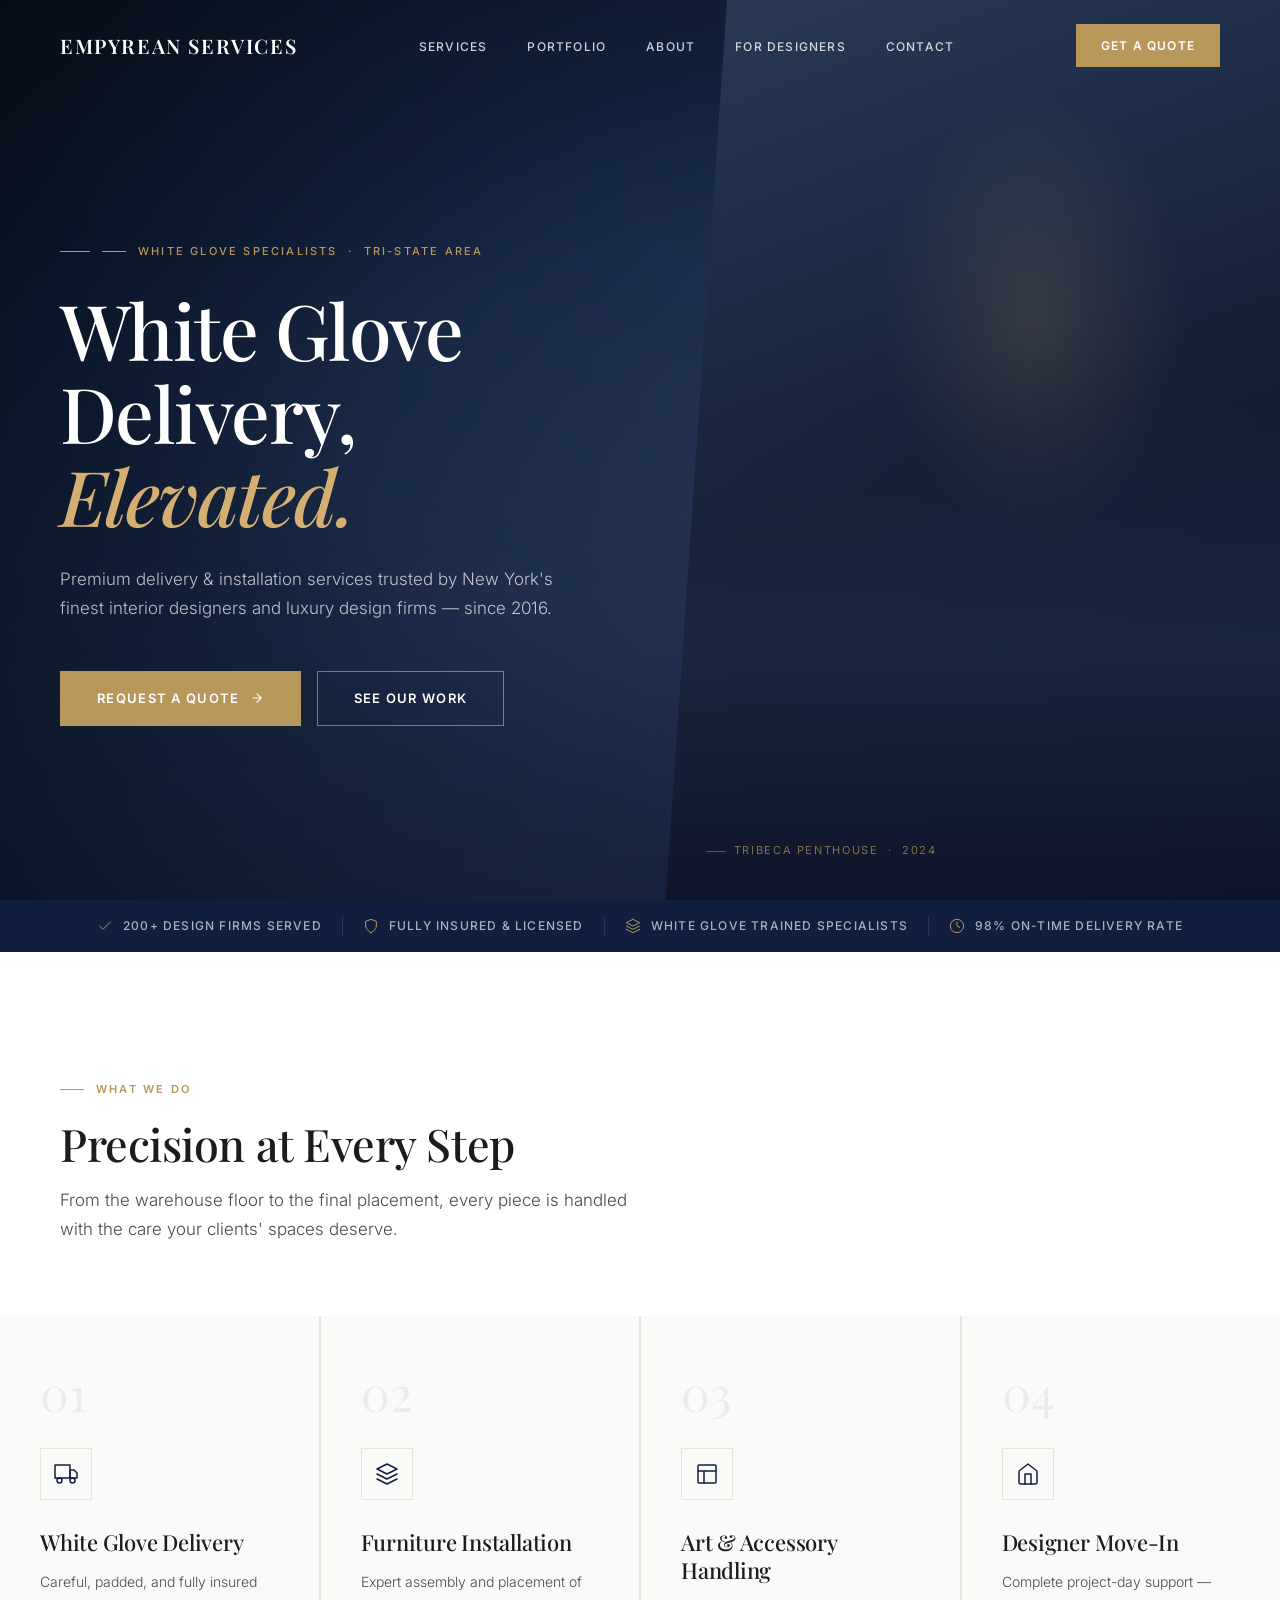
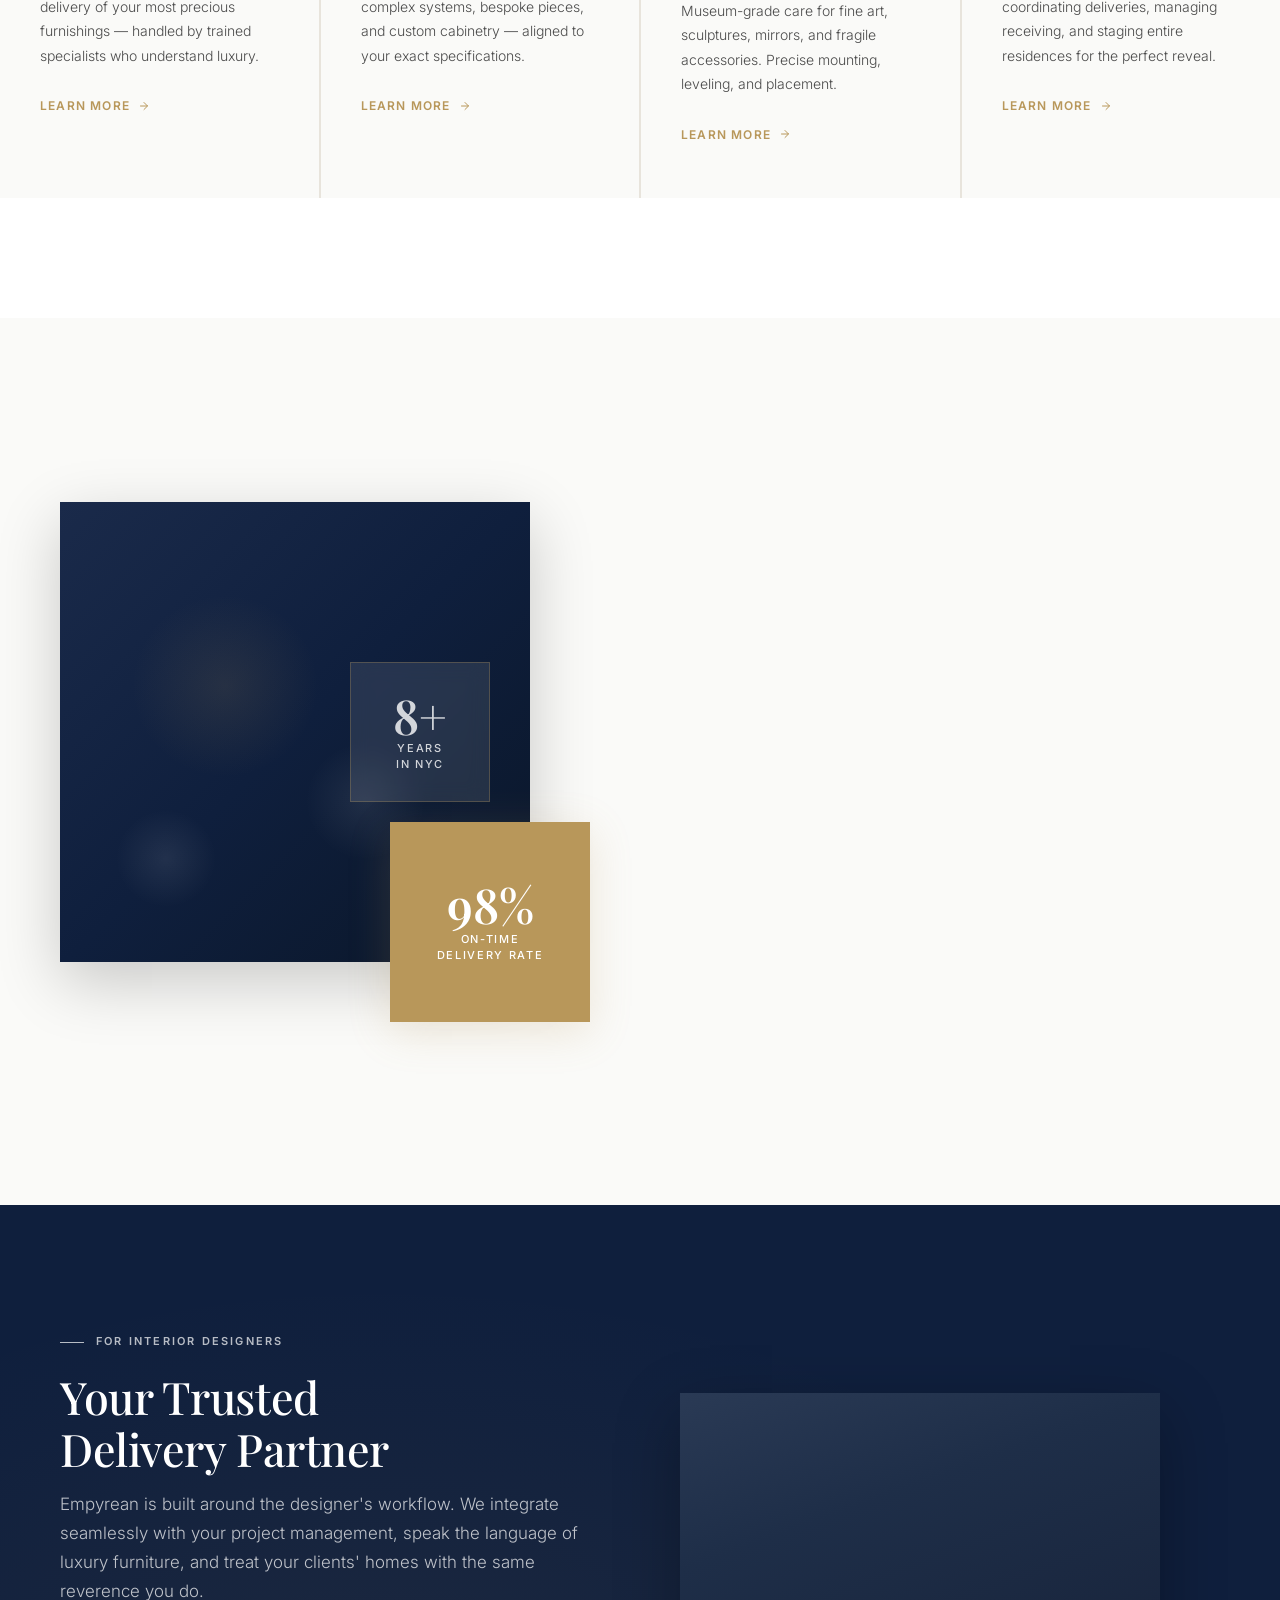
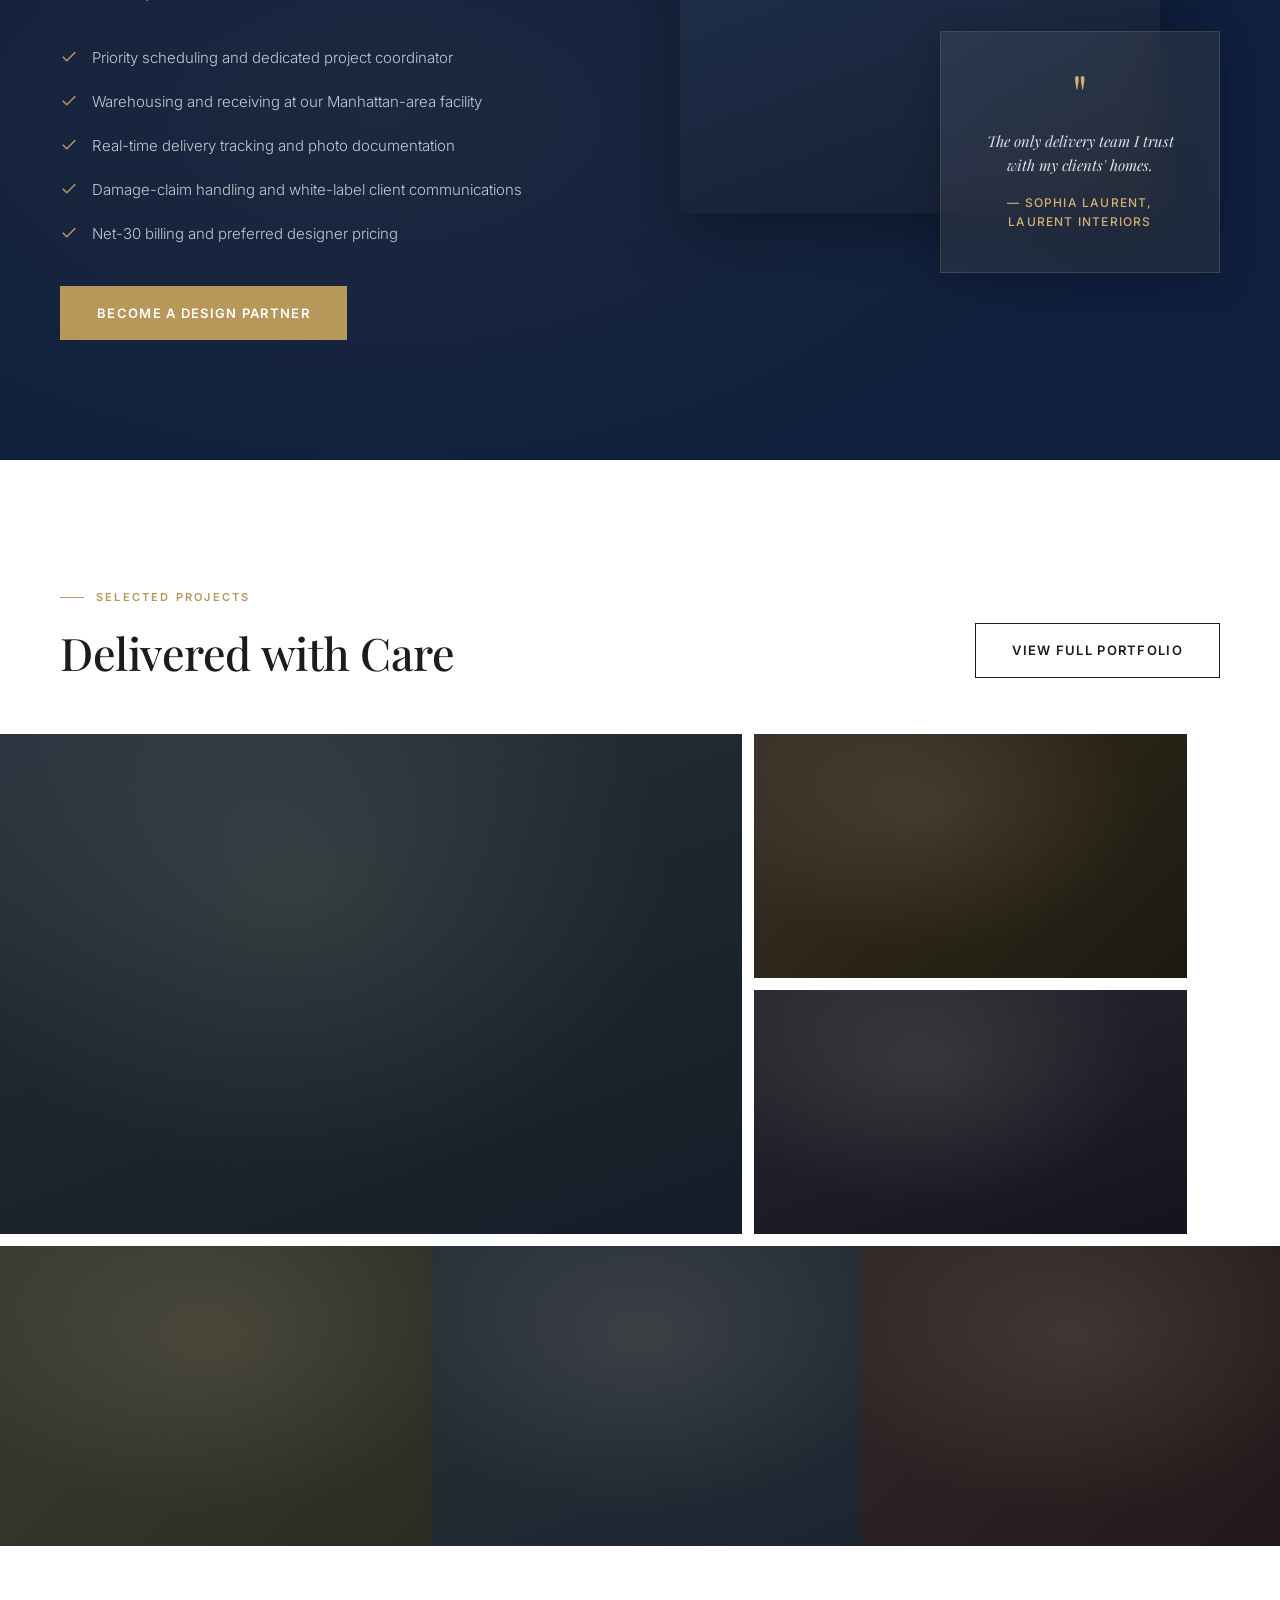
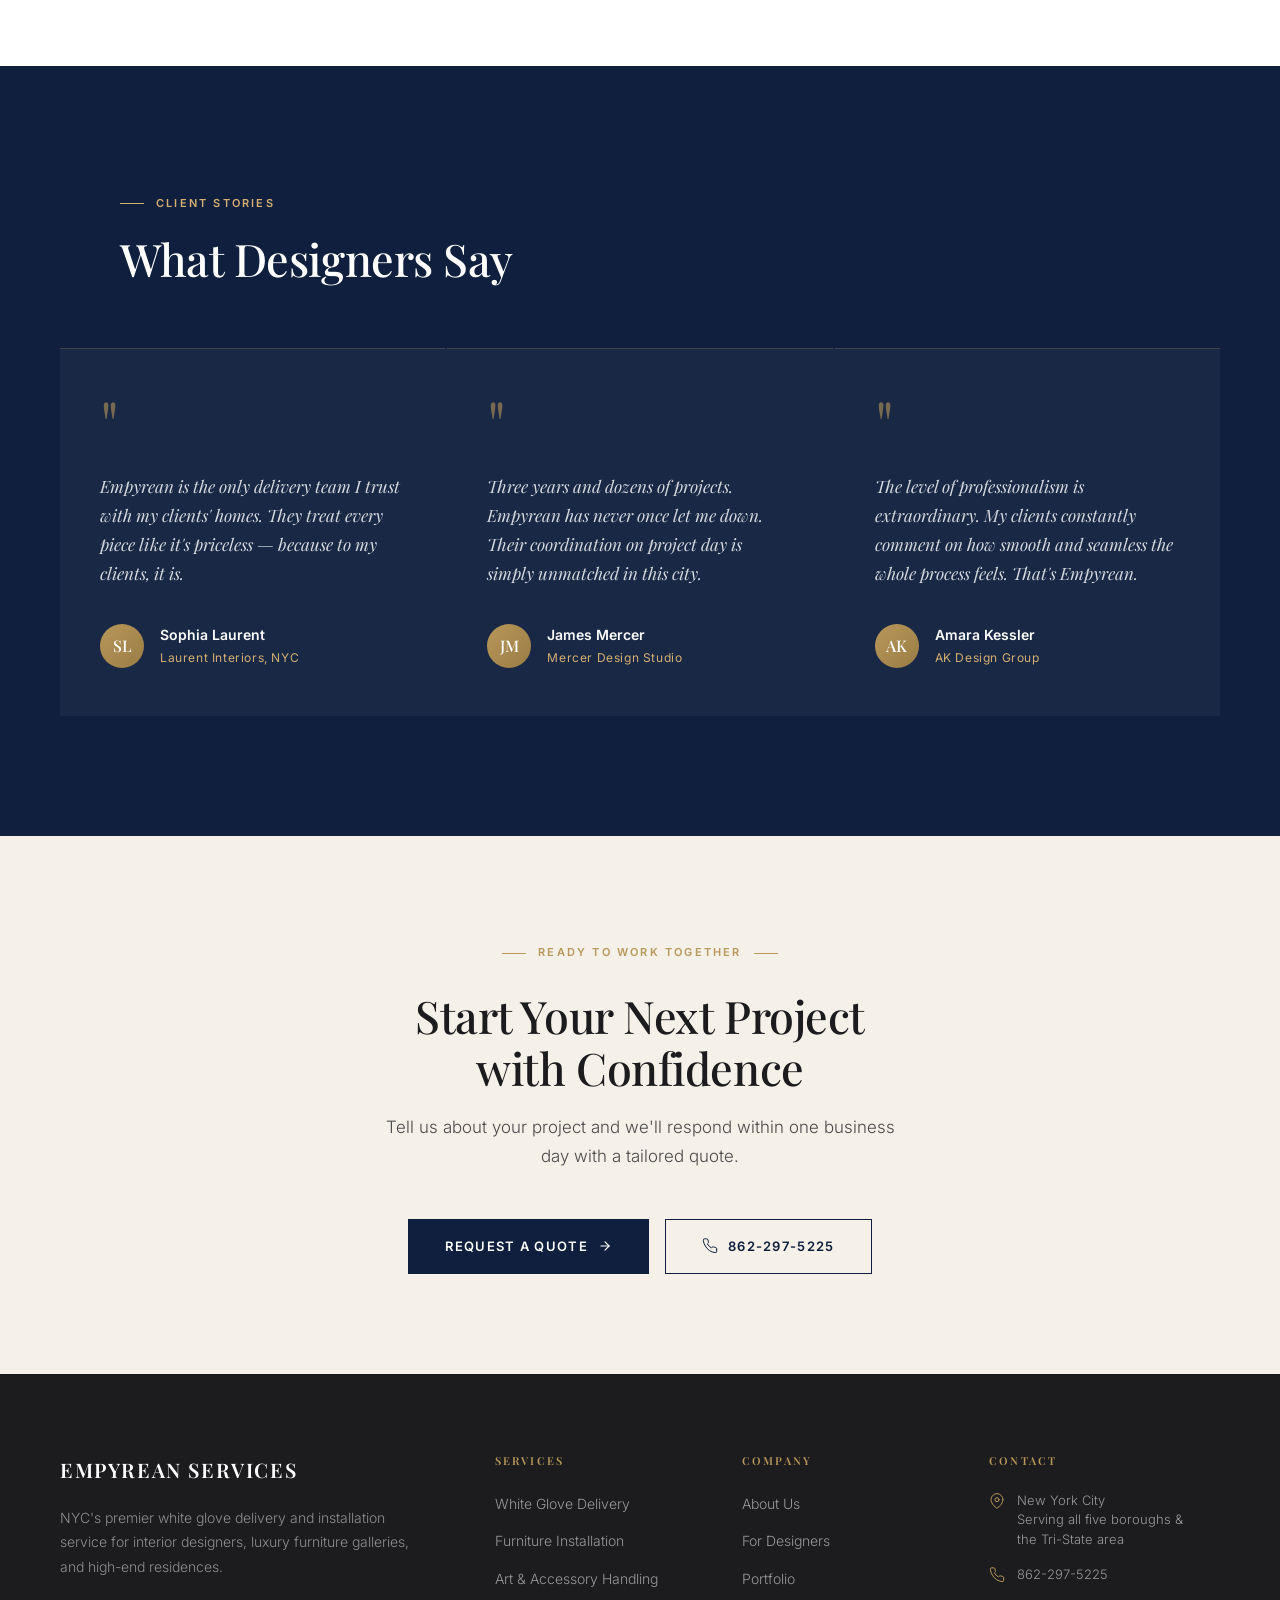
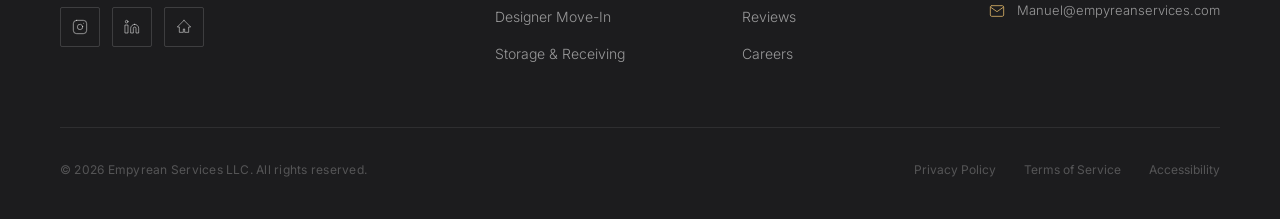
==== index.html @ 68eea904 "Update phone number and hero eyebrow text - Phone: (212) 555-1234 → 862-297-5225 - Hero eyebrow: New" ====
<!DOCTYPE html>
<html lang="en">
<head>
  <meta charset="UTF-8" />
  <meta name="viewport" content="width=device-width, initial-scale=1.0" />
  <title>Empyrean Services — White Glove Delivery &amp; Installation, NYC</title>
  <meta name="description" content="Premium white glove delivery and furniture installation services trusted by New York City's finest interior designers and luxury design firms." />
  <link rel="preconnect" href="https://fonts.googleapis.com" />
  <link rel="preconnect" href="https://fonts.gstatic.com" crossorigin />
  <link href="https://fonts.googleapis.com/css2?family=Playfair+Display:ital,wght@0,400;0,500;0,600;0,700;1,400;1,500;1,600&family=Inter:wght@300;400;500;600&display=swap" rel="stylesheet" />
  <link rel="stylesheet" href="css/styles.css" />
</head>
<body>

  <!-- ============================================================
       NAVIGATION
  ============================================================ -->
  <nav id="navbar" role="navigation" aria-label="Main navigation">
    <a href="#home" class="nav-logo" aria-label="Empyrean Services — Home">EMPYREAN SERVICES</a>
    <ul class="nav-links" role="list">
      <li><a href="#services">Services</a></li>
      <li><a href="#portfolio">Portfolio</a></li>
      <li><a href="#about">About</a></li>
      <li><a href="#designers">For Designers</a></li>
      <li><a href="#contact">Contact</a></li>
    </ul>
    <a href="#quote" class="btn-quote">Get a Quote</a>
    <button class="nav-hamburger" id="navHamburger" aria-label="Open menu" aria-expanded="false">
      <span></span><span></span><span></span>
    </button>
  </nav>

  <!-- ============================================================
       HERO
  ============================================================ -->
  <section class="hero" id="home" aria-label="Hero">
    <div class="hero-bg" aria-hidden="true">
      <div class="hero-bg-layer hero-bg-base"></div>
      <div class="hero-bg-layer hero-bg-glow"></div>
      <div class="hero-bg-layer hero-bg-room"></div>
      <div class="hero-bg-layer hero-bg-light"></div>
      <div class="hero-bg-layer hero-bg-vignette"></div>
    </div>

    <!-- Decorative right panel — simulates editorial interior photo -->
    <aside class="hero-photo-panel" aria-hidden="true">
      <div class="hero-photo-inner">
        <div class="hero-photo-room-light"></div>
        <div class="hero-photo-furniture"></div>
      </div>
      <div class="hero-photo-caption">
        <span class="caption-line"></span>
        Tribeca Penthouse &nbsp;·&nbsp; 2024
      </div>
    </aside>

    <div class="hero-content">
      <p class="hero-eyebrow">
        <span class="eyebrow-line"></span>
        White Glove Specialists &nbsp;·&nbsp; Tri-State Area
      </p>
      <h1 class="hero-headline">
        White Glove<br />
        Delivery,<br />
        <em>Elevated.</em>
      </h1>
      <p class="hero-sub">
        Premium delivery &amp; installation services trusted by New York's finest
        interior designers and luxury design firms — since 2016.
      </p>
      <div class="hero-ctas">
        <a href="#quote" class="btn btn-gold">
          Request a Quote
          <svg class="btn-arrow" viewBox="0 0 24 24" aria-hidden="true"><line x1="5" y1="12" x2="19" y2="12"/><polyline points="12 5 19 12 12 19"/></svg>
        </a>
        <a href="#portfolio" class="btn btn-ghost">See Our Work</a>
      </div>
    </div>
  </section>

  <!-- ============================================================
       TRUST BAR
  ============================================================ -->
  <div class="trust-bar" role="complementary" aria-label="Trust indicators">
    <div class="trust-bar-inner">
      <div class="trust-item">
        <svg class="trust-icon" viewBox="0 0 24 24" aria-hidden="true"><polyline points="20 6 9 17 4 12"/></svg>
        <span>200+ Design Firms Served</span>
      </div>
      <div class="trust-sep" aria-hidden="true"></div>
      <div class="trust-item">
        <svg class="trust-icon" viewBox="0 0 24 24" aria-hidden="true"><path d="M12 22s8-4 8-10V5l-8-3-8 3v7c0 6 8 10 8 10z"/></svg>
        <span>Fully Insured &amp; Licensed</span>
      </div>
      <div class="trust-sep" aria-hidden="true"></div>
      <div class="trust-item">
        <svg class="trust-icon" viewBox="0 0 24 24" aria-hidden="true"><path d="M12 2L2 7l10 5 10-5-10-5z"/><path d="M2 17l10 5 10-5"/><path d="M2 12l10 5 10-5"/></svg>
        <span>White Glove Trained Specialists</span>
      </div>
      <div class="trust-sep" aria-hidden="true"></div>
      <div class="trust-item">
        <svg class="trust-icon" viewBox="0 0 24 24" aria-hidden="true"><circle cx="12" cy="12" r="10"/><polyline points="12 6 12 12 16 14"/></svg>
        <span>98% On-Time Delivery Rate</span>
      </div>
    </div>
  </div>

  <!-- ============================================================
       SERVICES
  ============================================================ -->
  <section class="section services" id="services">
    <div class="container">
      <header class="section-header">
        <p class="eyebrow"><span class="eyebrow-line"></span>What We Do</p>
        <h2 class="section-title">Precision at Every Step</h2>
        <p class="section-sub">
          From the warehouse floor to the final placement, every piece is handled
          with the care your clients' spaces deserve.
        </p>
      </header>
    </div>

    <div class="services-grid">
      <!-- 01 -->
      <article class="service-card" data-delay="0">
        <div class="service-card-inner">
          <div class="service-num" aria-hidden="true">01</div>
          <div class="service-icon-wrap" aria-hidden="true">
            <svg class="service-icon" viewBox="0 0 24 24"><rect x="1" y="3" width="15" height="13"/><polygon points="16 8 20 8 23 11 23 16 16 16 16 8"/><circle cx="5.5" cy="18.5" r="2.5"/><circle cx="18.5" cy="18.5" r="2.5"/></svg>
          </div>
          <h3 class="service-title">White Glove Delivery</h3>
          <p class="service-desc">
            Careful, padded, and fully insured delivery of your most precious
            furnishings — handled by trained specialists who understand luxury.
          </p>
          <a href="#quote" class="service-link" aria-label="Learn more about White Glove Delivery">
            Learn More
            <svg viewBox="0 0 24 24" aria-hidden="true"><line x1="5" y1="12" x2="19" y2="12"/><polyline points="12 5 19 12 12 19"/></svg>
          </a>
        </div>
      </article>

      <!-- 02 -->
      <article class="service-card" data-delay="80">
        <div class="service-card-inner">
          <div class="service-num" aria-hidden="true">02</div>
          <div class="service-icon-wrap" aria-hidden="true">
            <svg class="service-icon" viewBox="0 0 24 24"><path d="M12 2L2 7l10 5 10-5-10-5z"/><path d="M2 17l10 5 10-5"/><path d="M2 12l10 5 10-5"/></svg>
          </div>
          <h3 class="service-title">Furniture Installation</h3>
          <p class="service-desc">
            Expert assembly and placement of complex systems, bespoke pieces,
            and custom cabinetry — aligned to your exact specifications.
          </p>
          <a href="#quote" class="service-link" aria-label="Learn more about Furniture Installation">
            Learn More
            <svg viewBox="0 0 24 24" aria-hidden="true"><line x1="5" y1="12" x2="19" y2="12"/><polyline points="12 5 19 12 12 19"/></svg>
          </a>
        </div>
      </article>

      <!-- 03 -->
      <article class="service-card" data-delay="160">
        <div class="service-card-inner">
          <div class="service-num" aria-hidden="true">03</div>
          <div class="service-icon-wrap" aria-hidden="true">
            <svg class="service-icon" viewBox="0 0 24 24"><rect x="3" y="3" width="18" height="18" rx="1"/><path d="M3 9h18M9 21V9"/></svg>
          </div>
          <h3 class="service-title">Art &amp; Accessory Handling</h3>
          <p class="service-desc">
            Museum-grade care for fine art, sculptures, mirrors, and fragile
            accessories. Precise mounting, leveling, and placement.
          </p>
          <a href="#quote" class="service-link" aria-label="Learn more about Art and Accessory Handling">
            Learn More
            <svg viewBox="0 0 24 24" aria-hidden="true"><line x1="5" y1="12" x2="19" y2="12"/><polyline points="12 5 19 12 12 19"/></svg>
          </a>
        </div>
      </article>

      <!-- 04 -->
      <article class="service-card" data-delay="240">
        <div class="service-card-inner">
          <div class="service-num" aria-hidden="true">04</div>
          <div class="service-icon-wrap" aria-hidden="true">
            <svg class="service-icon" viewBox="0 0 24 24"><path d="M3 9l9-7 9 7v11a2 2 0 0 1-2 2H5a2 2 0 0 1-2-2z"/><polyline points="9 22 9 12 15 12 15 22"/></svg>
          </div>
          <h3 class="service-title">Designer Move-In</h3>
          <p class="service-desc">
            Complete project-day support — coordinating deliveries, managing
            receiving, and staging entire residences for the perfect reveal.
          </p>
          <a href="#quote" class="service-link" aria-label="Learn more about Designer Move-In Services">
            Learn More
            <svg viewBox="0 0 24 24" aria-hidden="true"><line x1="5" y1="12" x2="19" y2="12"/><polyline points="12 5 19 12 12 19"/></svg>
          </a>
        </div>
      </article>
    </div>
  </section>

  <!-- ============================================================
       WHY EMPYREAN SERVICES
  ============================================================ -->
  <section class="section why-section" id="about">
    <div class="container why-layout">

      <!-- Left — visual column -->
      <div class="why-visual" aria-hidden="true">
        <div class="why-photo-main">
          <div class="why-photo-light"></div>
          <div class="why-photo-detail why-photo-detail-a"></div>
          <div class="why-photo-detail why-photo-detail-b"></div>
        </div>
        <div class="why-stat-box">
          <div class="why-stat-num">98%</div>
          <div class="why-stat-lbl">On-Time<br />Delivery Rate</div>
        </div>
        <div class="why-stat-box-2">
          <div class="why-stat-num">8+</div>
          <div class="why-stat-lbl">Years<br />in NYC</div>
        </div>
      </div>

      <!-- Right — copy column -->
      <div class="why-copy reveal-group">
        <p class="eyebrow reveal-item"><span class="eyebrow-line"></span>Why Empyrean</p>
        <h2 class="section-title reveal-item">
          The Standard You<br />Expect. Delivered.
        </h2>
        <p class="section-sub reveal-item">
          We built Empyrean from the ground up to serve one client: the luxury
          interior designer who demands excellence and accepts nothing less.
        </p>

        <div class="benefits-grid reveal-item">
          <div class="benefit">
            <div class="benefit-icon-wrap" aria-hidden="true">
              <svg class="benefit-icon" viewBox="0 0 24 24"><polyline points="20 6 9 17 4 12"/></svg>
            </div>
            <div>
              <div class="benefit-title">On-Time, Every Time</div>
              <div class="benefit-desc">Precision scheduling that respects your project timeline and your clients' lives.</div>
            </div>
          </div>
          <div class="benefit">
            <div class="benefit-icon-wrap" aria-hidden="true">
              <svg class="benefit-icon" viewBox="0 0 24 24"><path d="M12 22s8-4 8-10V5l-8-3-8 3v7c0 6 8 10 8 10z"/></svg>
            </div>
            <div>
              <div class="benefit-title">Fully Insured</div>
              <div class="benefit-desc">Comprehensive coverage for every item we handle, from transit to final placement.</div>
            </div>
          </div>
          <div class="benefit">
            <div class="benefit-icon-wrap" aria-hidden="true">
              <svg class="benefit-icon" viewBox="0 0 24 24"><circle cx="12" cy="8" r="6"/><path d="M15.477 12.89L17 22l-5-3-5 3 1.523-9.11"/></svg>
            </div>
            <div>
              <div class="benefit-title">White Glove Trained</div>
              <div class="benefit-desc">Every specialist trained in luxury handling protocols and building etiquette.</div>
            </div>
          </div>
          <div class="benefit">
            <div class="benefit-icon-wrap" aria-hidden="true">
              <svg class="benefit-icon" viewBox="0 0 24 24"><path d="M21 10c0 7-9 13-9 13s-9-6-9-13a9 9 0 0 1 18 0z"/><circle cx="12" cy="10" r="3"/></svg>
            </div>
            <div>
              <div class="benefit-title">NYC Specialists</div>
              <div class="benefit-desc">Deep knowledge of Manhattan buildings, service elevators, and city logistics.</div>
            </div>
          </div>
          <div class="benefit">
            <div class="benefit-icon-wrap" aria-hidden="true">
              <svg class="benefit-icon" viewBox="0 0 24 24"><path d="M17 21v-2a4 4 0 0 0-4-4H5a4 4 0 0 0-4 4v2"/><circle cx="9" cy="7" r="4"/><path d="M23 21v-2a4 4 0 0 0-3-3.87"/><path d="M16 3.13a4 4 0 0 1 0 7.75"/></svg>
            </div>
            <div>
              <div class="benefit-title">Dedicated Team</div>
              <div class="benefit-desc">The same specialists from first delivery to final styling — no surprises.</div>
            </div>
          </div>
          <div class="benefit">
            <div class="benefit-icon-wrap" aria-hidden="true">
              <svg class="benefit-icon" viewBox="0 0 24 24"><path d="M22 16.92v3a2 2 0 0 1-2.18 2 19.79 19.79 0 0 1-8.63-3.07A19.5 19.5 0 0 1 4.99 12 19.79 19.79 0 0 1 1.95 3.4 2 2 0 0 1 3.92 1.22h3a2 2 0 0 1 2 1.72c.127.96.361 1.903.7 2.81a2 2 0 0 1-.45 2.11L8.09 8.91a16 16 0 0 0 6 6l1.06-1.06a2 2 0 0 1 2.11-.45c.907.339 1.85.573 2.81.7A2 2 0 0 1 22 16.92z"/></svg>
            </div>
            <div>
              <div class="benefit-title">Always Reachable</div>
              <div class="benefit-desc">A direct line to your project coordinator — before, during, and after.</div>
            </div>
          </div>
        </div>
      </div>
    </div>
  </section>

  <!-- ============================================================
       FOR DESIGNERS
  ============================================================ -->
  <section class="section designers-section" id="designers">
    <div class="designers-bg" aria-hidden="true"></div>
    <div class="container designers-layout">
      <div class="designers-copy">
        <p class="eyebrow eyebrow-light"><span class="eyebrow-line"></span>For Interior Designers</p>
        <h2 class="section-title title-light">
          Your Trusted<br />Delivery Partner
        </h2>
        <p class="section-sub sub-light">
          Empyrean is built around the designer's workflow. We integrate
          seamlessly with your project management, speak the language of
          luxury furniture, and treat your clients' homes with the same
          reverence you do.
        </p>
        <ul class="designers-list">
          <li>
            <svg viewBox="0 0 24 24" aria-hidden="true"><polyline points="20 6 9 17 4 12"/></svg>
            Priority scheduling and dedicated project coordinator
          </li>
          <li>
            <svg viewBox="0 0 24 24" aria-hidden="true"><polyline points="20 6 9 17 4 12"/></svg>
            Warehousing and receiving at our Manhattan-area facility
          </li>
          <li>
            <svg viewBox="0 0 24 24" aria-hidden="true"><polyline points="20 6 9 17 4 12"/></svg>
            Real-time delivery tracking and photo documentation
          </li>
          <li>
            <svg viewBox="0 0 24 24" aria-hidden="true"><polyline points="20 6 9 17 4 12"/></svg>
            Damage-claim handling and white-label client communications
          </li>
          <li>
            <svg viewBox="0 0 24 24" aria-hidden="true"><polyline points="20 6 9 17 4 12"/></svg>
            Net-30 billing and preferred designer pricing
          </li>
        </ul>
        <a href="#quote" class="btn btn-gold">Become a Design Partner</a>
      </div>
      <div class="designers-visual" aria-hidden="true">
        <div class="designers-photo-wrap">
          <div class="designers-photo-main"></div>
          <div class="designers-photo-accent">
            <div class="designers-quote-mark">"</div>
            <p class="designers-quote-text">
              The only delivery team I trust with my clients' homes.
            </p>
            <div class="designers-quote-author">— Sophia Laurent, Laurent Interiors</div>
          </div>
        </div>
      </div>
    </div>
  </section>

  <!-- ============================================================
       PORTFOLIO
  ============================================================ -->
  <section class="section portfolio-section" id="portfolio">
    <div class="container portfolio-header">
      <div>
        <p class="eyebrow"><span class="eyebrow-line"></span>Selected Projects</p>
        <h2 class="section-title">Delivered with Care</h2>
      </div>
      <a href="#contact" class="btn btn-outline-dark">View Full Portfolio</a>
    </div>

    <div class="portfolio-grid" role="list">
      <article class="portfolio-item pi-large" role="listitem">
        <div class="pi-photo pi-photo-1" aria-hidden="true">
          <div class="pi-photo-light"></div>
        </div>
        <div class="pi-overlay">
          <div class="pi-info">
            <div class="pi-project">Tribeca Penthouse</div>
            <div class="pi-detail">Full Furnishing Install &nbsp;·&nbsp; 2024</div>
          </div>
        </div>
      </article>

      <article class="portfolio-item pi-tall" role="listitem">
        <div class="pi-photo pi-photo-2" aria-hidden="true">
          <div class="pi-photo-light"></div>
        </div>
        <div class="pi-overlay">
          <div class="pi-info">
            <div class="pi-project">Upper East Side Townhouse</div>
            <div class="pi-detail">Art &amp; Accessories &nbsp;·&nbsp; 2024</div>
          </div>
        </div>
      </article>

      <article class="portfolio-item" role="listitem">
        <div class="pi-photo pi-photo-3" aria-hidden="true">
          <div class="pi-photo-light"></div>
        </div>
        <div class="pi-overlay">
          <div class="pi-info">
            <div class="pi-project">West Village Loft</div>
            <div class="pi-detail">Designer Move-In &nbsp;·&nbsp; 2023</div>
          </div>
        </div>
      </article>

      <article class="portfolio-item" role="listitem">
        <div class="pi-photo pi-photo-4" aria-hidden="true">
          <div class="pi-photo-light"></div>
        </div>
        <div class="pi-overlay">
          <div class="pi-info">
            <div class="pi-project">Park Slope Residence</div>
            <div class="pi-detail">Furniture Install &nbsp;·&nbsp; 2023</div>
          </div>
        </div>
      </article>

      <article class="portfolio-item" role="listitem">
        <div class="pi-photo pi-photo-5" aria-hidden="true">
          <div class="pi-photo-light"></div>
        </div>
        <div class="pi-overlay">
          <div class="pi-info">
            <div class="pi-project">SoHo Gallery Apartment</div>
            <div class="pi-detail">White Glove Delivery &nbsp;·&nbsp; 2024</div>
          </div>
        </div>
      </article>

      <article class="portfolio-item" role="listitem">
        <div class="pi-photo pi-photo-6" aria-hidden="true">
          <div class="pi-photo-light"></div>
        </div>
        <div class="pi-overlay">
          <div class="pi-info">
            <div class="pi-project">Chelsea Duplex</div>
            <div class="pi-detail">Full Project Day &nbsp;·&nbsp; 2023</div>
          </div>
        </div>
      </article>
    </div>
  </section>

  <!-- ============================================================
       TESTIMONIALS
  ============================================================ -->
  <section class="testimonials-section" id="testimonials" aria-label="Client testimonials">
    <div class="container">
      <p class="eyebrow eyebrow-gold"><span class="eyebrow-line"></span>Client Stories</p>
      <h2 class="section-title title-light">What Designers Say</h2>
    </div>

    <div class="testimonials-grid">
      <blockquote class="testimonial-card" data-delay="0">
        <div class="quote-mark" aria-hidden="true">"</div>
        <p class="testimonial-text">
          Empyrean is the only delivery team I trust with my clients' homes.
          They treat every piece like it's priceless — because to my clients,
          it is.
        </p>
        <footer class="testimonial-footer">
          <div class="author-avatar" aria-hidden="true">SL</div>
          <div>
            <div class="author-name">Sophia Laurent</div>
            <div class="author-studio">Laurent Interiors, NYC</div>
          </div>
        </footer>
      </blockquote>

      <blockquote class="testimonial-card" data-delay="80">
        <div class="quote-mark" aria-hidden="true">"</div>
        <p class="testimonial-text">
          Three years and dozens of projects. Empyrean has never once let me
          down. Their coordination on project day is simply unmatched in this
          city.
        </p>
        <footer class="testimonial-footer">
          <div class="author-avatar" aria-hidden="true">JM</div>
          <div>
            <div class="author-name">James Mercer</div>
            <div class="author-studio">Mercer Design Studio</div>
          </div>
        </footer>
      </blockquote>

      <blockquote class="testimonial-card" data-delay="160">
        <div class="quote-mark" aria-hidden="true">"</div>
        <p class="testimonial-text">
          The level of professionalism is extraordinary. My clients constantly
          comment on how smooth and seamless the whole process feels. That's
          Empyrean.
        </p>
        <footer class="testimonial-footer">
          <div class="author-avatar" aria-hidden="true">AK</div>
          <div>
            <div class="author-name">Amara Kessler</div>
            <div class="author-studio">AK Design Group</div>
          </div>
        </footer>
      </blockquote>
    </div>
  </section>

  <!-- ============================================================
       CTA BAND
  ============================================================ -->
  <section class="cta-band" id="quote" aria-label="Call to action">
    <div class="container cta-inner">
      <p class="eyebrow eyebrow-centered"><span class="eyebrow-line"></span>Ready to Work Together<span class="eyebrow-line"></span></p>
      <h2 class="section-title cta-title">
        Start Your Next Project<br />with Confidence
      </h2>
      <p class="section-sub cta-sub">
        Tell us about your project and we'll respond within one business day
        with a tailored quote.
      </p>
      <div class="cta-btns">
        <a href="#contact" class="btn btn-navy">
          Request a Quote
          <svg class="btn-arrow" viewBox="0 0 24 24" aria-hidden="true"><line x1="5" y1="12" x2="19" y2="12"/><polyline points="12 5 19 12 12 19"/></svg>
        </a>
        <a href="tel:+18622975225" class="btn btn-outline-navy">
          <svg class="btn-icon" viewBox="0 0 24 24" aria-hidden="true"><path d="M22 16.92v3a2 2 0 0 1-2.18 2 19.79 19.79 0 0 1-8.63-3.07A19.5 19.5 0 0 1 4.99 12 19.79 19.79 0 0 1 1.95 3.4 2 2 0 0 1 3.92 1.22h3a2 2 0 0 1 2 1.72c.127.96.361 1.903.7 2.81a2 2 0 0 1-.45 2.11L8.09 8.91a16 16 0 0 0 6 6l1.06-1.06a2 2 0 0 1 2.11-.45c.907.339 1.85.573 2.81.7A2 2 0 0 1 22 16.92z"/></svg>
          862-297-5225
        </a>
      </div>
    </div>
  </section>

  <!-- ============================================================
       FOOTER
  ============================================================ -->
  <footer class="site-footer" id="contact" role="contentinfo">
    <div class="footer-top">
      <div class="footer-brand">
        <a href="#home" class="nav-logo footer-logo" aria-label="Empyrean Services">EMPYREAN SERVICES</a>
        <p class="footer-desc">
          NYC's premier white glove delivery and installation service for
          interior designers, luxury furniture galleries, and high-end
          residences.
        </p>
        <div class="footer-social" aria-label="Social media links">
          <a href="#" class="social-btn" aria-label="Follow us on Instagram">
            <svg viewBox="0 0 24 24" aria-hidden="true"><rect x="2" y="2" width="20" height="20" rx="5"/><path d="M16 11.37A4 4 0 1 1 12.63 8 4 4 0 0 1 16 11.37z"/><line x1="17.5" y1="6.5" x2="17.51" y2="6.5"/></svg>
          </a>
          <a href="#" class="social-btn" aria-label="Follow us on LinkedIn">
            <svg viewBox="0 0 24 24" aria-hidden="true"><path d="M16 8a6 6 0 0 1 6 6v7h-4v-7a2 2 0 0 0-2-2 2 2 0 0 0-2 2v7h-4v-7a6 6 0 0 1 6-6z"/><rect x="2" y="9" width="4" height="12"/><circle cx="4" cy="4" r="2"/></svg>
          </a>
          <a href="#" class="social-btn" aria-label="View our Houzz profile">
            <svg viewBox="0 0 24 24" aria-hidden="true"><path d="M12 2L2 12h3v8h6v-5h2v5h6v-8h3L12 2z"/></svg>
          </a>
        </div>
      </div>

      <div class="footer-col">
        <h3 class="footer-col-title">Services</h3>
        <ul class="footer-links" role="list">
          <li><a href="#services">White Glove Delivery</a></li>
          <li><a href="#services">Furniture Installation</a></li>
          <li><a href="#services">Art &amp; Accessory Handling</a></li>
          <li><a href="#services">Designer Move-In</a></li>
          <li><a href="#contact">Storage &amp; Receiving</a></li>
        </ul>
      </div>

      <div class="footer-col">
        <h3 class="footer-col-title">Company</h3>
        <ul class="footer-links" role="list">
          <li><a href="#about">About Us</a></li>
          <li><a href="#designers">For Designers</a></li>
          <li><a href="#portfolio">Portfolio</a></li>
          <li><a href="#testimonials">Reviews</a></li>
          <li><a href="#contact">Careers</a></li>
        </ul>
      </div>

      <div class="footer-col">
        <h3 class="footer-col-title">Contact</h3>
        <address class="footer-address">
          <div class="footer-contact-row">
            <svg class="footer-contact-icon" viewBox="0 0 24 24" aria-hidden="true"><path d="M21 10c0 7-9 13-9 13s-9-6-9-13a9 9 0 0 1 18 0z"/><circle cx="12" cy="10" r="3"/></svg>
            <span>New York City<br />Serving all five boroughs &amp;<br />the Tri-State area</span>
          </div>
          <div class="footer-contact-row">
            <svg class="footer-contact-icon" viewBox="0 0 24 24" aria-hidden="true"><path d="M22 16.92v3a2 2 0 0 1-2.18 2 19.79 19.79 0 0 1-8.63-3.07A19.5 19.5 0 0 1 4.99 12 19.79 19.79 0 0 1 1.95 3.4 2 2 0 0 1 3.92 1.22h3a2 2 0 0 1 2 1.72c.127.96.361 1.903.7 2.81a2 2 0 0 1-.45 2.11L8.09 8.91a16 16 0 0 0 6 6l1.06-1.06a2 2 0 0 1 2.11-.45c.907.339 1.85.573 2.81.7A2 2 0 0 1 22 16.92z"/></svg>
            <a href="tel:+18622975225">862-297-5225</a>
          </div>
          <div class="footer-contact-row">
            <svg class="footer-contact-icon" viewBox="0 0 24 24" aria-hidden="true"><path d="M4 4h16c1.1 0 2 .9 2 2v12c0 1.1-.9 2-2 2H4c-1.1 0-2-.9-2-2V6c0-1.1.9-2 2-2z"/><polyline points="22,6 12,13 2,6"/></svg>
            <a href="mailto:Manuel@empyreanservices.com">Manuel@empyreanservices.com</a>
          </div>
        </address>
      </div>
    </div>

    <div class="footer-bottom">
      <p class="footer-copy">© 2026 Empyrean Services LLC. All rights reserved.</p>
      <nav class="footer-legal" aria-label="Legal links">
        <a href="#">Privacy Policy</a>
        <a href="#">Terms of Service</a>
        <a href="#">Accessibility</a>
      </nav>
    </div>
  </footer>

  <script src="js/main.js"></script>
</body>
</html>
---- css/styles.css ----
/* ============================================================
   EMPYREAN SERVICES — GLOBAL STYLES
   Minimalist Luxury Web Design
   ============================================================ */

:root {
  --white: #ffffff;
  --off-white: #fafaf8;
  --cream: #f5f0e8;
  --charcoal: #1c1c1e;
  --navy: #0f1f3d;
  --navy-mid: #1a3358;
  --gold: #b8975a;
  --gold-light: #d4af71;
  --gold-dark: #9a7c45;
  --text-primary: #1c1c1e;
  --text-secondary: #4a4a4a;
  --text-muted: #8a8a8a;
  --border-light: #e8e4dc;
  --ff-serif: "Playfair Display", Georgia, serif;
  --ff-sans: "Inter", -apple-system, BlinkMacSystemFont, "Segoe UI", sans-serif;
  --transition-smooth: 0.4s cubic-bezier(0.25, 0.46, 0.45, 0.94);
  --transition-fast: 0.2s ease;
}

* {
  margin: 0;
  padding: 0;
  box-sizing: border-box;
}

*::before,
*::after {
  box-sizing: inherit;
}

html {
  scroll-behavior: smooth;
  -webkit-font-smoothing: antialiased;
  -moz-osx-font-smoothing: grayscale;
  width: 100%;
  overflow-x: hidden;
}

body {
  font-family: var(--ff-sans);
  background: var(--off-white);
  color: var(--text-primary);
  line-height: 1.6;
  width: 100%;
  min-width: 320px;
  overflow-x: hidden;
  margin: 0;
  padding: 0;
}

/* ============================================================
   TYPOGRAPHY & UTILITIES
   ============================================================ */

h1, h2, h3, h4, h5, h6 {
  font-family: var(--ff-serif);
  font-weight: 500;
  line-height: 1.2;
  letter-spacing: -0.01em;
}

p {
  margin: 0;
}

a {
  color: inherit;
  text-decoration: none;
  transition: color var(--transition-fast);
}

button {
  border: none;
  background: none;
  cursor: pointer;
  font: inherit;
}

.container {
  width: 100%;
  max-width: 1280px;
  margin-left: auto;
  margin-right: auto;
  padding-left: 60px;
  padding-right: 60px;
  box-sizing: border-box;
}

@media (max-width: 1024px) {
  .container {
    padding-left: 40px;
    padding-right: 40px;
  }
}

@media (max-width: 768px) {
  .container {
    padding-left: 20px;
    padding-right: 20px;
  }
}

.section-header {
  margin-bottom: 72px;
}

.eyebrow {
  display: inline-flex;
  align-items: center;
  gap: 12px;
  font-size: 11px;
  font-weight: 600;
  letter-spacing: 0.2em;
  text-transform: uppercase;
  margin-bottom: 20px;
  color: var(--gold);
}

.eyebrow-line {
  display: block;
  width: 24px;
  height: 1px;
  background: var(--gold);
}

.eyebrow-light {
  color: rgba(255, 255, 255, 0.7);
}

.eyebrow-light .eyebrow-line {
  background: rgba(255, 255, 255, 0.7);
}

.eyebrow-gold {
  color: var(--gold-light);
}

.eyebrow-gold .eyebrow-line {
  background: var(--gold-light);
}

.eyebrow-centered {
  justify-content: center;
  margin-bottom: 28px;
  margin-left: auto;
  margin-right: auto;
  width: fit-content;
}

.section-title {
  font-size: clamp(36px, 3.5vw, 56px);
  font-weight: 500;
  line-height: 1.15;
  color: var(--charcoal);
}

.section-sub {
  font-size: 17px;
  font-weight: 300;
  line-height: 1.7;
  color: var(--text-secondary);
  margin-top: 16px;
  max-width: 600px;
}

.title-light {
  color: var(--white);
}

.sub-light {
  color: rgba(255, 255, 255, 0.72);
}

/* ============================================================
   BUTTONS
   ============================================================ */

.btn {
  display: inline-flex;
  align-items: center;
  justify-content: center;
  gap: 10px;
  padding: 16px 36px;
  font-size: 13px;
  font-weight: 600;
  letter-spacing: 0.1em;
  text-transform: uppercase;
  border: 1px solid transparent;
  transition: all var(--transition-fast);
  cursor: pointer;
  text-decoration: none;
}

.btn-gold {
  background: var(--gold);
  color: var(--white);
  border-color: var(--gold);
}

.btn-gold:hover {
  background: var(--gold-dark);
  border-color: var(--gold-dark);
  transform: translateY(-2px);
}

.btn-ghost {
  background: transparent;
  color: var(--white);
  border-color: rgba(255, 255, 255, 0.4);
}

.btn-ghost:hover {
  border-color: rgba(255, 255, 255, 0.8);
  background: rgba(255, 255, 255, 0.06);
}

.btn-navy {
  background: var(--navy);
  color: var(--white);
  border-color: var(--navy);
}

.btn-navy:hover {
  background: var(--navy-mid);
  border-color: var(--navy-mid);
  transform: translateY(-2px);
}

.btn-outline-navy {
  background: transparent;
  color: var(--navy);
  border-color: var(--navy);
}

.btn-outline-navy:hover {
  background: var(--navy);
  color: var(--white);
}

.btn-outline-dark {
  background: transparent;
  color: var(--charcoal);
  border-color: var(--charcoal);
}

.btn-outline-dark:hover {
  background: var(--charcoal);
  color: var(--white);
}

.btn-arrow {
  width: 14px;
  height: 14px;
  stroke: currentColor;
  fill: none;
  stroke-width: 2;
  stroke-linecap: round;
  stroke-linejoin: round;
}

.btn-icon {
  width: 16px;
  height: 16px;
  stroke: currentColor;
  fill: none;
  stroke-width: 1.5;
  stroke-linecap: round;
  stroke-linejoin: round;
}

/* ============================================================
   NAVIGATION
   ============================================================ */

#navbar {
  position: fixed;
  top: 0;
  left: 0;
  width: 100%;
  z-index: 1000;
  padding: 24px 60px;
  display: flex;
  align-items: center;
  justify-content: space-between;
  gap: 40px;
  background: transparent;
  transition: background var(--transition-smooth), backdrop-filter var(--transition-smooth);
  box-sizing: border-box;
}

@media (max-width: 1024px) {
  #navbar {
    padding: 20px 40px;
  }
}

@media (max-width: 768px) {
  #navbar {
    padding: 16px 20px;
  }
}

#navbar.scrolled {
  background: rgba(255, 255, 255, 0.95);
  backdrop-filter: blur(20px);
  box-shadow: 0 1px 3px rgba(0, 0, 0, 0.08);
  padding: 16px 60px;
}

.nav-logo {
  font-family: var(--ff-serif);
  font-size: 20px;
  font-weight: 600;
  letter-spacing: 0.08em;
  text-transform: uppercase;
  color: var(--white);
  white-space: nowrap;
  flex-shrink: 0;
  transition: color var(--transition-smooth);
}

#navbar.scrolled .nav-logo {
  color: var(--navy);
}

.nav-links {
  display: flex;
  list-style: none;
  gap: 40px;
  flex: 1;
  justify-content: center;
}

.nav-links a {
  font-size: 12px;
  font-weight: 500;
  letter-spacing: 0.1em;
  text-transform: uppercase;
  color: rgba(255, 255, 255, 0.8);
  transition: color var(--transition-fast);
}

#navbar.scrolled .nav-links a {
  color: var(--text-secondary);
}

.nav-links a:hover {
  color: var(--gold);
}

.btn-quote {
  padding: 11px 24px;
  background: var(--gold);
  color: var(--white);
  font-size: 12px;
  font-weight: 600;
  letter-spacing: 0.1em;
  text-transform: uppercase;
  border: 1px solid var(--gold);
  border-radius: 0;
  white-space: nowrap;
  flex-shrink: 0;
  transition: all var(--transition-fast);
}

.btn-quote:hover {
  background: var(--gold-dark);
  border-color: var(--gold-dark);
}

#navbar.scrolled .btn-quote {
  background: var(--navy);
  border-color: var(--navy);
}

#navbar.scrolled .btn-quote:hover {
  background: var(--navy-mid);
  border-color: var(--navy-mid);
}

.nav-hamburger {
  display: none;
  flex-direction: column;
  gap: 5px;
  width: 24px;
  height: 24px;
}

.nav-hamburger span {
  width: 100%;
  height: 2px;
  background: currentColor;
  border-radius: 1px;
  transition: all var(--transition-fast);
}

@media (max-width: 768px) {
  .nav-hamburger {
    display: flex;
    color: var(--white);
  }

  #navbar.scrolled .nav-hamburger {
    color: var(--navy);
  }

  .nav-links {
    display: none;
  }

  .nav-links li {
    border-bottom: 1px solid rgba(255, 255, 255, 0.1);
  }

  .nav-links a {
    display: block;
    padding: 16px 0;
    font-size: 14px;
  }

  .btn-quote {
    display: none;
  }

  #navbar {
    padding: 16px 20px;
  }

  #navbar.scrolled {
    padding: 12px 20px;
  }

  .nav-logo {
    font-size: 16px;
  }
}

/* ============================================================
   HERO
   ============================================================ */

.hero {
  position: relative;
  width: 100%;
  height: 100vh;
  min-height: 600px;
  max-height: 1200px;
  display: flex;
  align-items: center;
  justify-content: flex-start;
  padding: 120px 60px 60px;
  overflow: hidden;
  background: var(--navy);
  box-sizing: border-box;
}

@media (max-width: 1024px) {
  .hero {
    height: 85vh;
    min-height: 550px;
    padding: 100px 40px 60px;
  }
}

@media (max-width: 768px) {
  .hero {
    height: auto;
    min-height: 100vh;
    padding: 80px 20px 60px;
    justify-content: center;
  }
}

.hero-bg {
  position: absolute;
  inset: 0;
  z-index: 0;
}

.hero-bg-layer {
  position: absolute;
  inset: 0;
}

.hero-bg-base {
  background: linear-gradient(135deg, #0a1628 0%, #0f1f3d 40%, #1a2a4a 70%, #0e1e38 100%);
}

.hero-bg-glow {
  background: radial-gradient(ellipse at 70% 50%, rgba(184, 151, 90, 0.08) 0%, transparent 60%);
}

.hero-bg-light {
  background: radial-gradient(ellipse at 20% 80%, rgba(255, 255, 255, 0.03) 0%, transparent 50%);
}

.hero-bg-room {
  background: radial-gradient(ellipse at 80% 30%, rgba(50, 80, 120, 0.3) 0%, transparent 70%);
}

.hero-bg-vignette {
  background: radial-gradient(ellipse at 50% 50%, transparent 30%, rgba(0, 0, 0, 0.4) 100%);
}

.hero-photo-panel {
  position: absolute;
  right: 0;
  top: 0;
  bottom: 0;
  width: 48%;
  z-index: 1;
  display: flex;
  flex-direction: column;
  justify-content: flex-end;
  padding: 40px;
  clip-path: polygon(10% 0%, 100% 0%, 100% 100%, 0% 100%);
}

.hero-photo-inner {
  position: absolute;
  inset: 0;
  background: linear-gradient(160deg, #2a3a55 0%, #1e2e48 25%, #151f35 50%, #0d1a30 100%);
}

.hero-photo-room-light {
  position: absolute;
  top: 10%;
  right: 15%;
  width: 50%;
  height: 50%;
  background: radial-gradient(ellipse, rgba(212, 175, 113, 0.15) 0%, transparent 70%);
}

.hero-photo-furniture {
  position: absolute;
  bottom: 0;
  left: 0;
  right: 0;
  height: 55%;
  background: linear-gradient(to top, rgba(15, 20, 40, 0.9) 0%, rgba(30, 45, 70, 0.5) 50%, transparent 100%);
}

.hero-photo-caption {
  position: relative;
  z-index: 2;
  font-size: 11px;
  font-weight: 400;
  letter-spacing: 0.15em;
  text-transform: uppercase;
  color: rgba(184, 151, 90, 0.7);
  display: flex;
  align-items: center;
  gap: 8px;
}

.caption-line {
  display: block;
  width: 20px;
  height: 1px;
  background: rgba(184, 151, 90, 0.5);
}

.hero-content {
  position: relative;
  z-index: 2;
  max-width: 640px;
}

.hero-eyebrow {
  display: inline-flex;
  align-items: center;
  gap: 12px;
  margin-bottom: 28px;
  font-size: 11px;
  font-weight: 500;
  letter-spacing: 0.2em;
  text-transform: uppercase;
  color: var(--gold);
}

.hero-eyebrow::before {
  content: '';
  display: block;
  width: 30px;
  height: 1px;
  background: var(--gold);
}

.hero-headline {
  font-family: var(--ff-serif);
  font-size: clamp(48px, 6vw, 84px);
  font-weight: 500;
  line-height: 1.08;
  color: var(--white);
  margin-bottom: 28px;
  letter-spacing: -0.02em;
}

.hero-headline em {
  font-style: italic;
  color: var(--gold-light);
}

.hero-sub {
  font-size: 17px;
  font-weight: 300;
  line-height: 1.7;
  color: rgba(255, 255, 255, 0.72);
  margin-bottom: 48px;
  max-width: 520px;
}

.hero-ctas {
  display: flex;
  gap: 16px;
  flex-wrap: wrap;
}

.hero-scroll {
  position: absolute;
  bottom: 40px;
  left: 60px;
  display: flex;
  align-items: center;
  gap: 12px;
  color: rgba(255, 255, 255, 0.4);
  font-size: 11px;
  letter-spacing: 0.15em;
  text-transform: uppercase;
}

.scroll-track {
  width: 1px;
  height: 48px;
  background: rgba(255, 255, 255, 0.2);
  position: relative;
  overflow: hidden;
}

.scroll-thumb {
  position: absolute;
  top: 0;
  left: 0;
  width: 100%;
  height: 12px;
  background: rgba(255, 255, 255, 0.5);
  animation: scrollPulse 2s ease-in-out infinite;
}

@keyframes scrollPulse {
  0%, 100% {
    opacity: 0.4;
  }
  50% {
    opacity: 0.8;
  }
}

@media (max-width: 1024px) {
  .hero-photo-panel {
    width: 55%;
  }

  .hero-content {
    max-width: 520px;
  }
}

@media (max-width: 768px) {
  .hero-photo-panel {
    width: 100%;
    clip-path: none;
    opacity: 0.15;
    z-index: 0;
  }

  .hero-content {
    max-width: 100%;
    position: relative;
    z-index: 1;
    width: 100%;
  }

  .hero-headline {
    font-size: clamp(32px, 5vw, 48px);
  }

  .hero-sub {
    font-size: 15px;
  }
}

@media (max-width: 480px) {
  .hero-headline {
    font-size: clamp(28px, 5vw, 42px);
  }

  .hero-eyebrow {
    font-size: 10px;
  }

  .hero-ctas {
    flex-direction: column;
    width: 100%;
  }

  .btn {
    width: 100%;
    justify-content: center;
  }
}

/* ============================================================
   TRUST BAR
   ============================================================ */

.trust-bar {
  background: var(--navy);
  padding: 16px 20px;
  width: 100%;
  box-sizing: border-box;
}

.trust-bar-inner {
  max-width: 1280px;
  margin: 0 auto;
  display: flex;
  align-items: center;
  justify-content: center;
  gap: 20px;
  flex-wrap: wrap;
}

@media (max-width: 768px) {
  .trust-bar-inner {
    gap: 12px;
  }

  .trust-item {
    font-size: 11px;
  }

  .trust-sep {
    display: none;
  }
}

.trust-item {
  display: flex;
  align-items: center;
  gap: 10px;
  font-size: 12px;
  font-weight: 500;
  letter-spacing: 0.1em;
  text-transform: uppercase;
  color: rgba(255, 255, 255, 0.65);
}

.trust-icon {
  width: 16px;
  height: 16px;
  stroke: var(--gold);
  fill: none;
  stroke-width: 1.5;
  stroke-linecap: round;
  stroke-linejoin: round;
  flex-shrink: 0;
}

.trust-sep {
  width: 1px;
  height: 20px;
  background: rgba(255, 255, 255, 0.1);
}

/* ============================================================
   SECTIONS COMMON
   ============================================================ */

.section {
  padding: 120px 0;
  position: relative;
  width: 100%;
  box-sizing: border-box;
}

@media (max-width: 1024px) {
  .section {
    padding: 100px 0;
  }
}

@media (max-width: 768px) {
  .section {
    padding: 80px 0;
  }
}

@media (max-width: 480px) {
  .section {
    padding: 60px 0;
  }
}

/* ============================================================
   SERVICES
   ============================================================ */

.services {
  background: var(--white);
}

.services-grid {
  display: grid;
  grid-template-columns: repeat(4, 1fr);
  gap: 2px;
  background: var(--border-light);
  margin-top: 64px;
}

.service-card {
  background: var(--off-white);
  transition: all var(--transition-smooth);
  cursor: default;
  animation: fadeUp 0.7s ease backwards;
}

.service-card[data-delay] {
  animation-delay: calc(var(--delay, 0) * 1ms);
}

.service-card:hover {
  background: var(--navy);
}

.service-card-inner {
  padding: 52px 40px;
}

.service-card:hover .service-title,
.service-card:hover .service-desc {
  color: rgba(255, 255, 255, 0.9);
}

.service-card:hover .service-icon-wrap {
  border-color: rgba(184, 151, 90, 0.5);
}

.service-card:hover .service-icon {
  stroke: var(--gold-light);
}

.service-card:hover .service-num {
  color: rgba(184, 151, 90, 0.3);
}

.service-num {
  font-family: var(--ff-serif);
  font-size: 48px;
  font-weight: 400;
  color: rgba(0, 0, 0, 0.06);
  line-height: 1;
  margin-bottom: 32px;
  transition: color var(--transition-smooth);
}

.service-icon-wrap {
  width: 52px;
  height: 52px;
  border: 1px solid var(--border-light);
  display: flex;
  align-items: center;
  justify-content: center;
  margin-bottom: 28px;
  transition: border-color var(--transition-smooth);
}

.service-icon {
  width: 24px;
  height: 24px;
  stroke: var(--navy);
  fill: none;
  stroke-width: 1.5;
  stroke-linecap: round;
  stroke-linejoin: round;
  transition: stroke var(--transition-smooth);
}

.service-title {
  font-family: var(--ff-serif);
  font-size: 22px;
  font-weight: 500;
  color: var(--charcoal);
  margin-bottom: 14px;
  line-height: 1.3;
  transition: color var(--transition-smooth);
}

.service-desc {
  font-size: 14px;
  font-weight: 300;
  line-height: 1.75;
  color: var(--text-secondary);
  transition: color var(--transition-smooth);
}

.service-link {
  display: inline-flex;
  align-items: center;
  gap: 8px;
  margin-top: 28px;
  font-size: 12px;
  font-weight: 600;
  letter-spacing: 0.1em;
  text-transform: uppercase;
  color: var(--gold);
  text-decoration: none;
}

.service-link:hover {
  gap: 12px;
}

.service-link svg {
  width: 12px;
  height: 12px;
  stroke: currentColor;
  fill: none;
  stroke-width: 2;
  stroke-linecap: round;
  stroke-linejoin: round;
}

@media (max-width: 1024px) {
  .services-grid {
    grid-template-columns: repeat(2, 1fr);
  }
}

@media (max-width: 640px) {
  .services-grid {
    grid-template-columns: 1fr;
  }

  .service-card-inner {
    padding: 40px 20px;
  }
}

/* ============================================================
   WHY EMPYREAN
   ============================================================ */

.why-section {
  background: var(--off-white);
}

.why-layout {
  display: grid;
  grid-template-columns: 1fr 1fr;
  gap: 100px;
  align-items: center;
}

.why-visual {
  position: relative;
  height: 520px;
}

.why-photo-main {
  position: absolute;
  top: 0;
  left: 0;
  right: 60px;
  bottom: 60px;
  background: linear-gradient(135deg, #1a2a4a 0%, #0f1f3d 50%, #0a1628 100%);
  box-shadow: 0 20px 60px rgba(0, 0, 0, 0.2);
}

.why-photo-light {
  position: absolute;
  top: 20%;
  left: 15%;
  width: 40%;
  height: 40%;
  background: radial-gradient(ellipse, rgba(184, 151, 90, 0.12) 0%, transparent 70%);
}

.why-photo-detail {
  position: absolute;
  background: radial-gradient(ellipse, rgba(255, 255, 255, 0.08) 0%, transparent 60%);
}

.why-photo-detail-a {
  top: 50%;
  right: 20%;
  width: 30%;
  height: 30%;
}

.why-photo-detail-b {
  bottom: 10%;
  left: 10%;
  width: 25%;
  height: 25%;
}

.why-stat-box {
  position: absolute;
  bottom: 0;
  right: 0;
  width: 200px;
  height: 200px;
  background: var(--gold);
  display: flex;
  flex-direction: column;
  align-items: center;
  justify-content: center;
  gap: 4px;
  color: var(--white);
  text-align: center;
  box-shadow: 0 10px 40px rgba(184, 151, 90, 0.2);
}

.why-stat-box-2 {
  position: absolute;
  bottom: 220px;
  right: 100px;
  width: 140px;
  height: 140px;
  background: rgba(255, 255, 255, 0.1);
  border: 1px solid rgba(184, 151, 90, 0.3);
  display: flex;
  flex-direction: column;
  align-items: center;
  justify-content: center;
  gap: 2px;
  color: rgba(255, 255, 255, 0.8);
  text-align: center;
  backdrop-filter: blur(10px);
}

.why-stat-num {
  font-family: var(--ff-serif);
  font-size: 48px;
  font-weight: 600;
  line-height: 1;
}

.why-stat-lbl {
  font-size: 11px;
  font-weight: 500;
  letter-spacing: 0.15em;
  text-transform: uppercase;
  line-height: 1.4;
}

.why-copy {
  animation: fadeUp 0.8s ease backwards;
}

.reveal-group {
  opacity: 0;
  animation: fadeUp 0.8s ease 0.2s forwards;
}

.reveal-item {
  opacity: 0;
  animation: fadeUp 0.6s ease backwards;
}

.reveal-item:nth-child(1) {
  animation-delay: 0.2s;
}

.reveal-item:nth-child(2) {
  animation-delay: 0.3s;
}

.reveal-item:nth-child(3) {
  animation-delay: 0.4s;
}

.reveal-item:nth-child(4) {
  animation-delay: 0.5s;
}

.benefits-grid {
  display: grid;
  grid-template-columns: 1fr 1fr;
  gap: 40px;
  margin-top: 48px;
}

.benefit {
  display: flex;
  gap: 16px;
  align-items: flex-start;
}

.benefit-icon-wrap {
  flex-shrink: 0;
  width: 40px;
  height: 40px;
  background: var(--cream);
  display: flex;
  align-items: center;
  justify-content: center;
  border-radius: 2px;
}

.benefit-icon {
  width: 18px;
  height: 18px;
  stroke: var(--gold-dark);
  fill: none;
  stroke-width: 1.5;
  stroke-linecap: round;
  stroke-linejoin: round;
}

.benefit-title {
  font-size: 14px;
  font-weight: 600;
  color: var(--charcoal);
  margin-bottom: 4px;
}

.benefit-desc {
  font-size: 13px;
  font-weight: 300;
  color: var(--text-muted);
  line-height: 1.6;
}

@media (max-width: 1024px) {
  .why-layout {
    grid-template-columns: 1fr;
    gap: 60px;
  }

  .why-visual {
    height: 400px;
  }
}

@media (max-width: 768px) {
  .benefits-grid {
    grid-template-columns: 1fr;
  }
}

/* ============================================================
   FOR DESIGNERS
   ============================================================ */

.designers-section {
  background: var(--navy);
  position: relative;
  overflow: hidden;
}

.designers-bg {
  position: absolute;
  inset: 0;
  background: radial-gradient(ellipse at 30% 60%, rgba(184, 151, 90, 0.08) 0%, transparent 60%);
  z-index: 0;
}

.designers-layout {
  position: relative;
  z-index: 1;
  display: grid;
  grid-template-columns: 1fr 1fr;
  gap: 80px;
  align-items: center;
}

.designers-copy {
  max-width: 520px;
}

.designers-list {
  list-style: none;
  margin: 40px 0;
}

.designers-list li {
  display: flex;
  align-items: flex-start;
  gap: 14px;
  margin-bottom: 20px;
  font-size: 15px;
  font-weight: 300;
  line-height: 1.6;
  color: rgba(255, 255, 255, 0.75);
}

.designers-list svg {
  width: 18px;
  height: 18px;
  stroke: var(--gold);
  fill: none;
  stroke-width: 2;
  stroke-linecap: round;
  stroke-linejoin: round;
  flex-shrink: 0;
  margin-top: 2px;
}

.designers-visual {
  position: relative;
  height: 480px;
}

.designers-photo-wrap {
  position: relative;
  height: 100%;
}

.designers-photo-main {
  position: absolute;
  top: 0;
  left: 0;
  right: 60px;
  bottom: 60px;
  background: linear-gradient(160deg, #2a3a55 0%, #1e2e48 30%, #151f35 100%);
  box-shadow: 0 20px 60px rgba(0, 0, 0, 0.3);
}

.designers-photo-accent {
  position: absolute;
  bottom: 0;
  right: 0;
  width: 280px;
  background: linear-gradient(135deg, rgba(255, 255, 255, 0.08) 0%, rgba(184, 151, 90, 0.1) 100%);
  border: 1px solid rgba(184, 151, 90, 0.2);
  padding: 40px 32px;
  text-align: center;
  backdrop-filter: blur(20px);
  box-shadow: 0 8px 32px rgba(0, 0, 0, 0.2);
}

.designers-quote-mark {
  font-family: var(--ff-serif);
  font-size: 52px;
  line-height: 0.8;
  color: var(--gold-light);
  margin-bottom: 16px;
}

.designers-quote-text {
  font-family: var(--ff-serif);
  font-size: 15px;
  font-style: italic;
  font-weight: 400;
  line-height: 1.6;
  color: rgba(255, 255, 255, 0.85);
  margin-bottom: 16px;
}

.designers-quote-author {
  font-size: 12px;
  font-weight: 500;
  letter-spacing: 0.1em;
  color: var(--gold-light);
  text-transform: uppercase;
}

@media (max-width: 1024px) {
  .designers-layout {
    grid-template-columns: 1fr;
    gap: 60px;
  }

  .designers-visual {
    height: 380px;
  }

  .designers-photo-wrap {
    order: -1;
  }
}

@media (max-width: 768px) {
  .designers-section {
    padding: 80px 0;
  }

  .designers-photo-main {
    right: 40px;
    bottom: 40px;
  }

  .designers-photo-accent {
    width: 240px;
    padding: 32px 24px;
  }
}

/* ============================================================
   PORTFOLIO
   ============================================================ */

.portfolio-section {
  background: var(--white);
}

.portfolio-header {
  display: flex;
  justify-content: space-between;
  align-items: flex-end;
  margin-bottom: 56px;
  flex-wrap: wrap;
  gap: 40px;
}

.portfolio-grid {
  display: grid;
  grid-template-columns: repeat(12, 1fr);
  gap: 12px;
  list-style: none;
}

.portfolio-item {
  position: relative;
  overflow: hidden;
  cursor: pointer;
  background: var(--charcoal);
  aspect-ratio: 16 / 9;
  transition: all var(--transition-smooth);
}

.portfolio-item:nth-child(1) {
  grid-column: span 7;
  grid-row: span 2;
  aspect-ratio: unset;
  height: 500px;
}

.portfolio-item:nth-child(2) {
  grid-column: span 5;
  height: 244px;
}

.portfolio-item:nth-child(3) {
  grid-column: span 5;
  height: 244px;
}

.portfolio-item:nth-child(4) {
  grid-column: span 4;
  height: 300px;
}

.portfolio-item:nth-child(5) {
  grid-column: span 4;
  height: 300px;
}

.portfolio-item:nth-child(6) {
  grid-column: span 4;
  height: 300px;
}

.pi-photo {
  position: absolute;
  inset: 0;
  transition: transform var(--transition-smooth);
  background-size: cover;
  background-position: center;
}

.portfolio-item:hover .pi-photo {
  transform: scale(1.05);
}

.pi-photo-1 {
  background: linear-gradient(160deg, #2a3540 0%, #1e2830 40%, #141e28 100%);
}

.pi-photo-2 {
  background: linear-gradient(135deg, #3a3228 0%, #2a2418 50%, #1e1a10 100%);
}

.pi-photo-3 {
  background: linear-gradient(160deg, #2a2a32 0%, #1e1e28 50%, #141420 100%);
}

.pi-photo-4 {
  background: linear-gradient(135deg, #3a3a30 0%, #2a2a20 100%);
}

.pi-photo-5 {
  background: linear-gradient(160deg, #283038 0%, #1c2430 100%);
}

.pi-photo-6 {
  background: linear-gradient(135deg, #302828 0%, #201818 100%);
}

.pi-photo-light {
  position: absolute;
  inset: 0;
  background: radial-gradient(ellipse at 40% 30%, rgba(255, 240, 200, 0.1) 0%, transparent 60%);
}

.pi-overlay {
  position: absolute;
  inset: 0;
  background: linear-gradient(to top, rgba(15, 31, 61, 0.75) 0%, transparent 50%);
  opacity: 0;
  transition: opacity var(--transition-smooth);
  display: flex;
  align-items: flex-end;
  padding: 32px;
}

.portfolio-item:hover .pi-overlay {
  opacity: 1;
}

.pi-info {
  color: var(--white);
}

.pi-project {
  font-family: var(--ff-serif);
  font-size: 18px;
  font-weight: 500;
  margin-bottom: 6px;
}

.pi-detail {
  font-size: 12px;
  letter-spacing: 0.1em;
  text-transform: uppercase;
  color: var(--gold-light);
}

@media (max-width: 1024px) {
  .portfolio-item:nth-child(1) {
    grid-column: span 6;
    height: 350px;
  }

  .portfolio-item:nth-child(2),
  .portfolio-item:nth-child(3) {
    grid-column: span 6;
    height: 280px;
  }

  .portfolio-item:nth-child(4),
  .portfolio-item:nth-child(5),
  .portfolio-item:nth-child(6) {
    grid-column: span 4;
    height: 250px;
  }
}

@media (max-width: 768px) {
  .portfolio-grid {
    grid-template-columns: repeat(2, 1fr);
    gap: 10px;
  }

  .portfolio-item {
    grid-column: span 1 !important;
    grid-row: unset !important;
    height: 240px !important;
  }

  .portfolio-header {
    flex-direction: column;
    align-items: flex-start;
    gap: 30px;
  }
}

@media (max-width: 480px) {
  .portfolio-grid {
    grid-template-columns: 1fr;
    gap: 8px;
  }

  .portfolio-item {
    height: 200px !important;
  }
}

/* ============================================================
   TESTIMONIALS
   ============================================================ */

.testimonials-section {
  background: var(--navy);
  padding: 120px 60px;
}

.testimonials-grid {
  display: grid;
  grid-template-columns: repeat(3, 1fr);
  gap: 2px;
  margin-top: 64px;
  background: rgba(255, 255, 255, 0.04);
}

.testimonial-card {
  background: transparent;
  padding: 48px 40px;
  border-top: 1px solid rgba(184, 151, 90, 0.25);
  animation: fadeUp 0.7s ease backwards;
}

.testimonial-card[data-delay] {
  animation-delay: calc(var(--delay, 0) * 1ms);
}

.testimonial-card:hover {
  background: rgba(255, 255, 255, 0.04);
}

.quote-mark {
  font-family: var(--ff-serif);
  font-size: 64px;
  line-height: 0.8;
  color: var(--gold);
  margin-bottom: 24px;
  opacity: 0.6;
}

.testimonial-text {
  font-family: var(--ff-serif);
  font-size: 17px;
  font-weight: 400;
  font-style: italic;
  line-height: 1.7;
  color: rgba(255, 255, 255, 0.82);
  margin-bottom: 36px;
}

.testimonial-footer {
  display: flex;
  align-items: center;
  gap: 16px;
  font-style: normal;
}

.author-avatar {
  flex-shrink: 0;
  width: 44px;
  height: 44px;
  border-radius: 50%;
  background: linear-gradient(135deg, var(--gold), var(--gold-dark));
  display: flex;
  align-items: center;
  justify-content: center;
  font-family: var(--ff-serif);
  font-size: 16px;
  color: var(--white);
  font-weight: 500;
}

.author-name {
  font-size: 14px;
  font-weight: 600;
  color: var(--white);
  margin-bottom: 2px;
}

.author-studio {
  font-size: 12px;
  color: var(--gold-light);
  letter-spacing: 0.05em;
}

@media (max-width: 1024px) {
  .testimonials-grid {
    grid-template-columns: 1fr;
  }

  .testimonials-section {
    padding: 100px 60px;
  }
}

@media (max-width: 768px) {
  .testimonials-section {
    padding: 80px 20px;
  }

  .testimonials-grid {
    margin-top: 48px;
  }
}

/* ============================================================
   CTA BAND
   ============================================================ */

.cta-band {
  background: var(--cream);
  padding: 100px 60px;
}

.cta-inner {
  text-align: center;
  max-width: 680px;
  margin: 0 auto;
}

.cta-title {
  margin-bottom: 20px;
}

.cta-sub {
  margin: 0 auto 48px;
  max-width: 520px;
}

.cta-btns {
  display: flex;
  gap: 16px;
  justify-content: center;
  flex-wrap: wrap;
}

@media (max-width: 768px) {
  .cta-band {
    padding: 80px 20px;
  }

  .cta-btns {
    flex-direction: column;
    align-items: center;
  }

  .btn {
    width: 100%;
    justify-content: center;
  }
}

/* ============================================================
   FOOTER
   ============================================================ */

.site-footer {
  background: var(--charcoal);
  padding: 80px 60px 40px;
  width: 100%;
  box-sizing: border-box;
}

@media (max-width: 1024px) {
  .site-footer {
    padding: 60px 40px 30px;
  }
}

@media (max-width: 768px) {
  .site-footer {
    padding: 50px 20px 30px;
  }
}

.footer-top {
  display: grid;
  grid-template-columns: 2fr 1fr 1fr 1fr;
  gap: 60px;
  padding-bottom: 60px;
  border-bottom: 1px solid rgba(255, 255, 255, 0.08);
  margin-bottom: 32px;
}

.footer-logo {
  display: block;
  color: var(--white);
  margin-bottom: 20px;
}

.footer-desc {
  font-size: 14px;
  font-weight: 300;
  line-height: 1.75;
  color: rgba(255, 255, 255, 0.5);
  margin-bottom: 28px;
}

.footer-social {
  display: flex;
  gap: 12px;
}

.social-btn {
  width: 40px;
  height: 40px;
  border: 1px solid rgba(255, 255, 255, 0.15);
  display: flex;
  align-items: center;
  justify-content: center;
  color: rgba(255, 255, 255, 0.5);
  text-decoration: none;
  transition: all var(--transition-fast);
  border-radius: 2px;
}

.social-btn:hover {
  border-color: var(--gold);
  color: var(--gold);
  background: rgba(184, 151, 90, 0.1);
}

.social-btn svg {
  width: 16px;
  height: 16px;
  stroke: currentColor;
  fill: none;
  stroke-width: 1.5;
  stroke-linecap: round;
  stroke-linejoin: round;
}

.footer-col {
  display: flex;
  flex-direction: column;
}

.footer-col-title {
  font-size: 11px;
  font-weight: 600;
  letter-spacing: 0.2em;
  text-transform: uppercase;
  color: var(--gold);
  margin-bottom: 24px;
}

.footer-links {
  list-style: none;
  display: flex;
  flex-direction: column;
  gap: 12px;
}

.footer-links a {
  font-size: 14px;
  font-weight: 300;
  color: rgba(255, 255, 255, 0.55);
  text-decoration: none;
  transition: color var(--transition-fast);
}

.footer-links a:hover {
  color: var(--white);
}

.footer-address {
  display: flex;
  flex-direction: column;
  gap: 16px;
  font-style: normal;
}

.footer-contact-row {
  display: flex;
  gap: 12px;
  align-items: flex-start;
}

.footer-contact-icon {
  width: 16px;
  height: 16px;
  stroke: var(--gold);
  fill: none;
  stroke-width: 1.5;
  stroke-linecap: round;
  stroke-linejoin: round;
  flex-shrink: 0;
  margin-top: 2px;
}

.footer-contact-row a,
.footer-contact-row span {
  font-size: 13px;
  font-weight: 300;
  color: rgba(255, 255, 255, 0.55);
  line-height: 1.5;
}

.footer-contact-row a {
  text-decoration: none;
  transition: color var(--transition-fast);
}

.footer-contact-row a:hover {
  color: var(--white);
}

.footer-bottom {
  display: flex;
  justify-content: space-between;
  align-items: center;
  flex-wrap: wrap;
  gap: 20px;
}

.footer-copy {
  font-size: 12px;
  color: rgba(255, 255, 255, 0.25);
  letter-spacing: 0.02em;
}

.footer-legal {
  display: flex;
  gap: 28px;
}

.footer-legal a {
  font-size: 12px;
  color: rgba(255, 255, 255, 0.25);
  text-decoration: none;
  transition: color var(--transition-fast);
}

.footer-legal a:hover {
  color: rgba(255, 255, 255, 0.6);
}

@media (max-width: 1024px) {
  .footer-top {
    grid-template-columns: 1.5fr 1fr 1fr;
    gap: 40px;
  }
}

@media (max-width: 768px) {
  .site-footer {
    padding: 60px 20px 30px;
  }

  .footer-top {
    grid-template-columns: 1fr;
    gap: 40px;
    margin-bottom: 24px;
  }

  .footer-bottom {
    flex-direction: column;
    align-items: flex-start;
  }

  .footer-legal {
    flex-direction: column;
    gap: 12px;
  }
}

/* ============================================================
   ANIMATIONS
   ============================================================ */

@keyframes fadeUp {
  from {
    opacity: 0;
    transform: translateY(24px);
  }
  to {
    opacity: 1;
    transform: translateY(0);
  }
}

@keyframes slideIn {
  from {
    opacity: 0;
    transform: translateX(-20px);
  }
  to {
    opacity: 1;
    transform: translateX(0);
  }
}
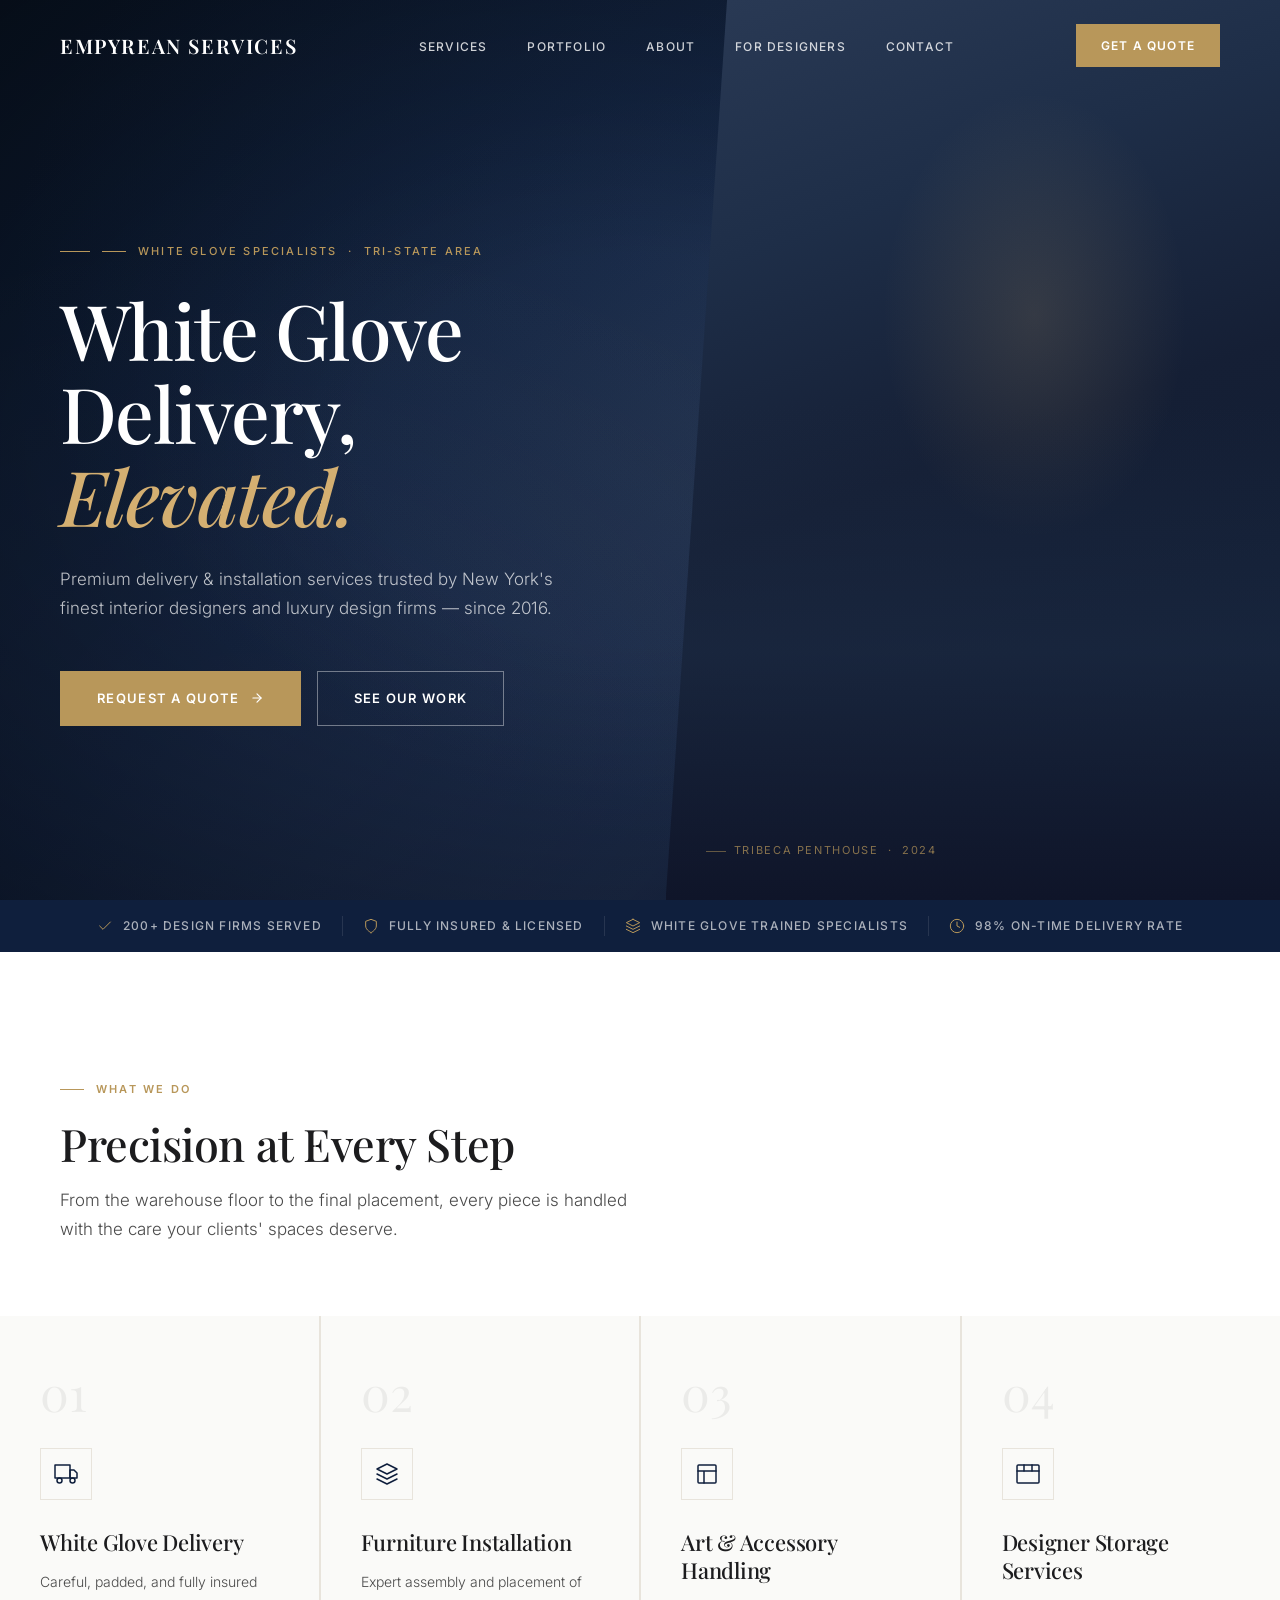
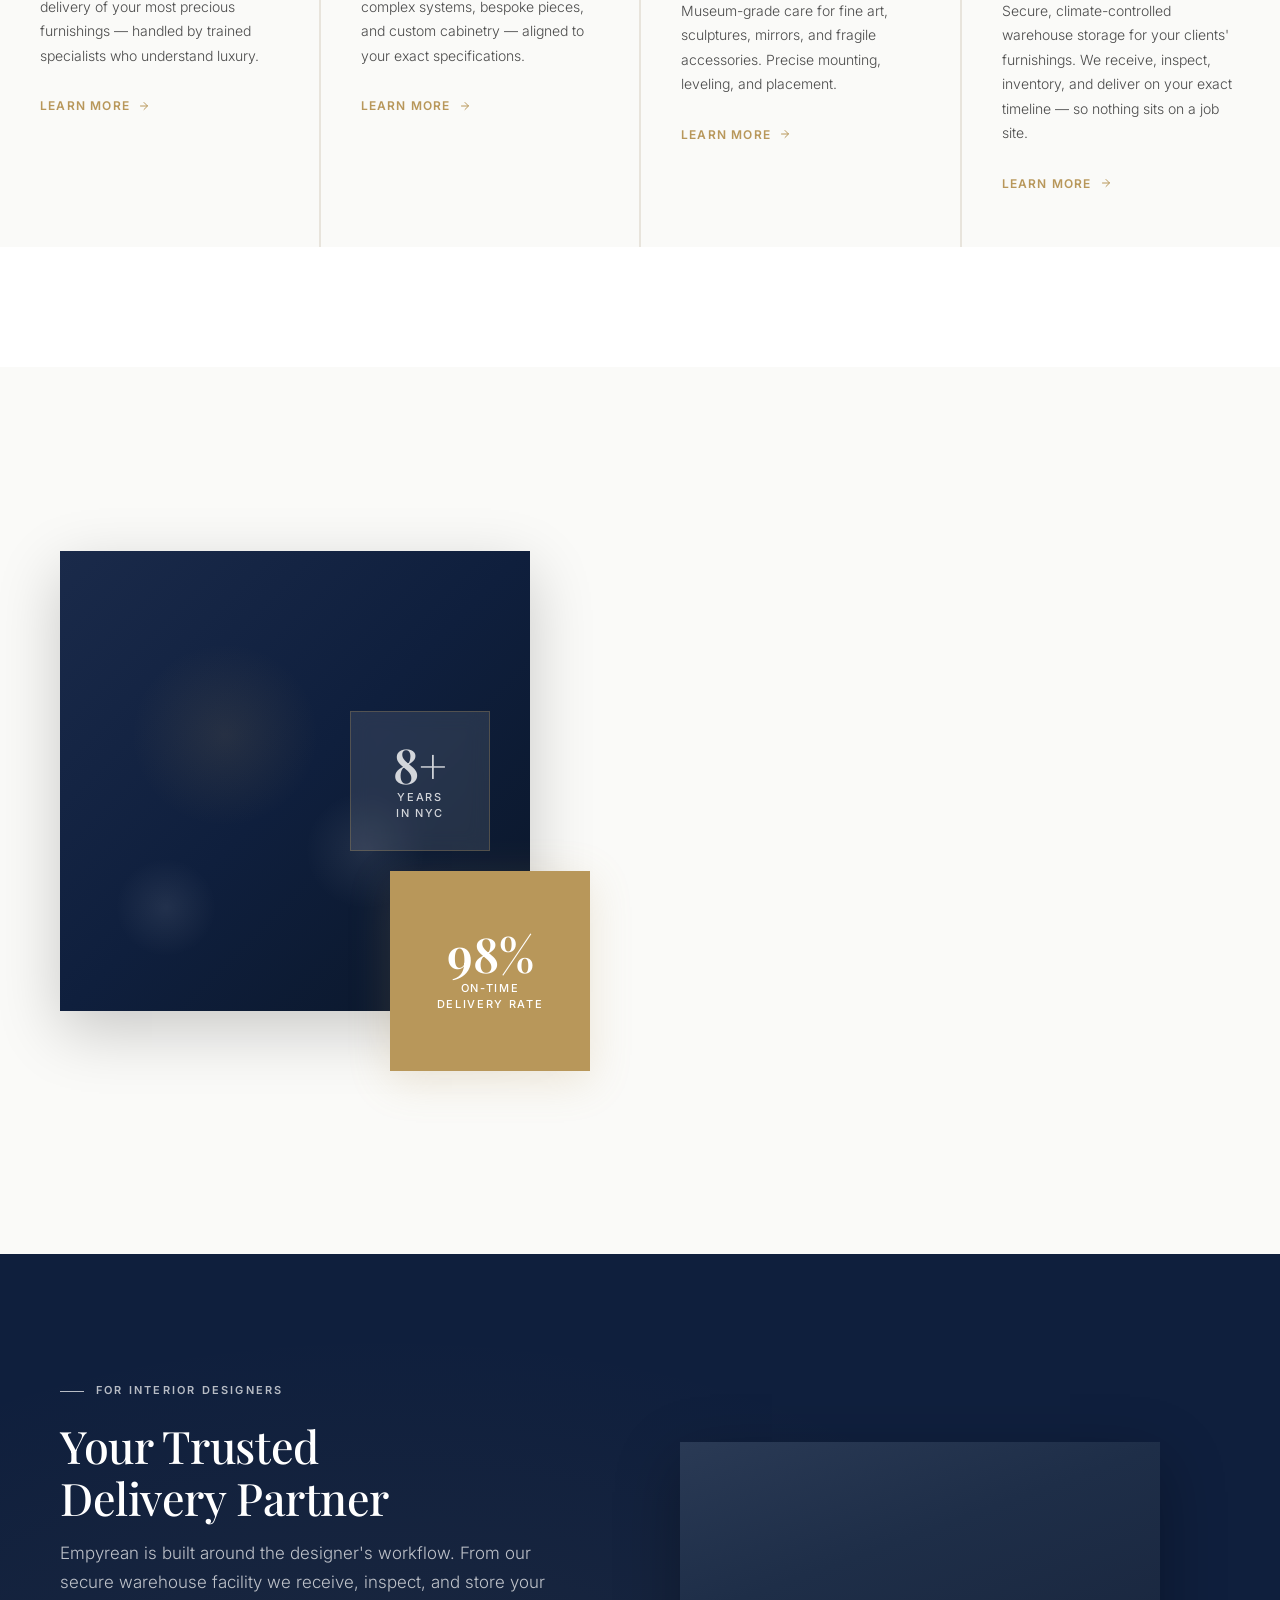
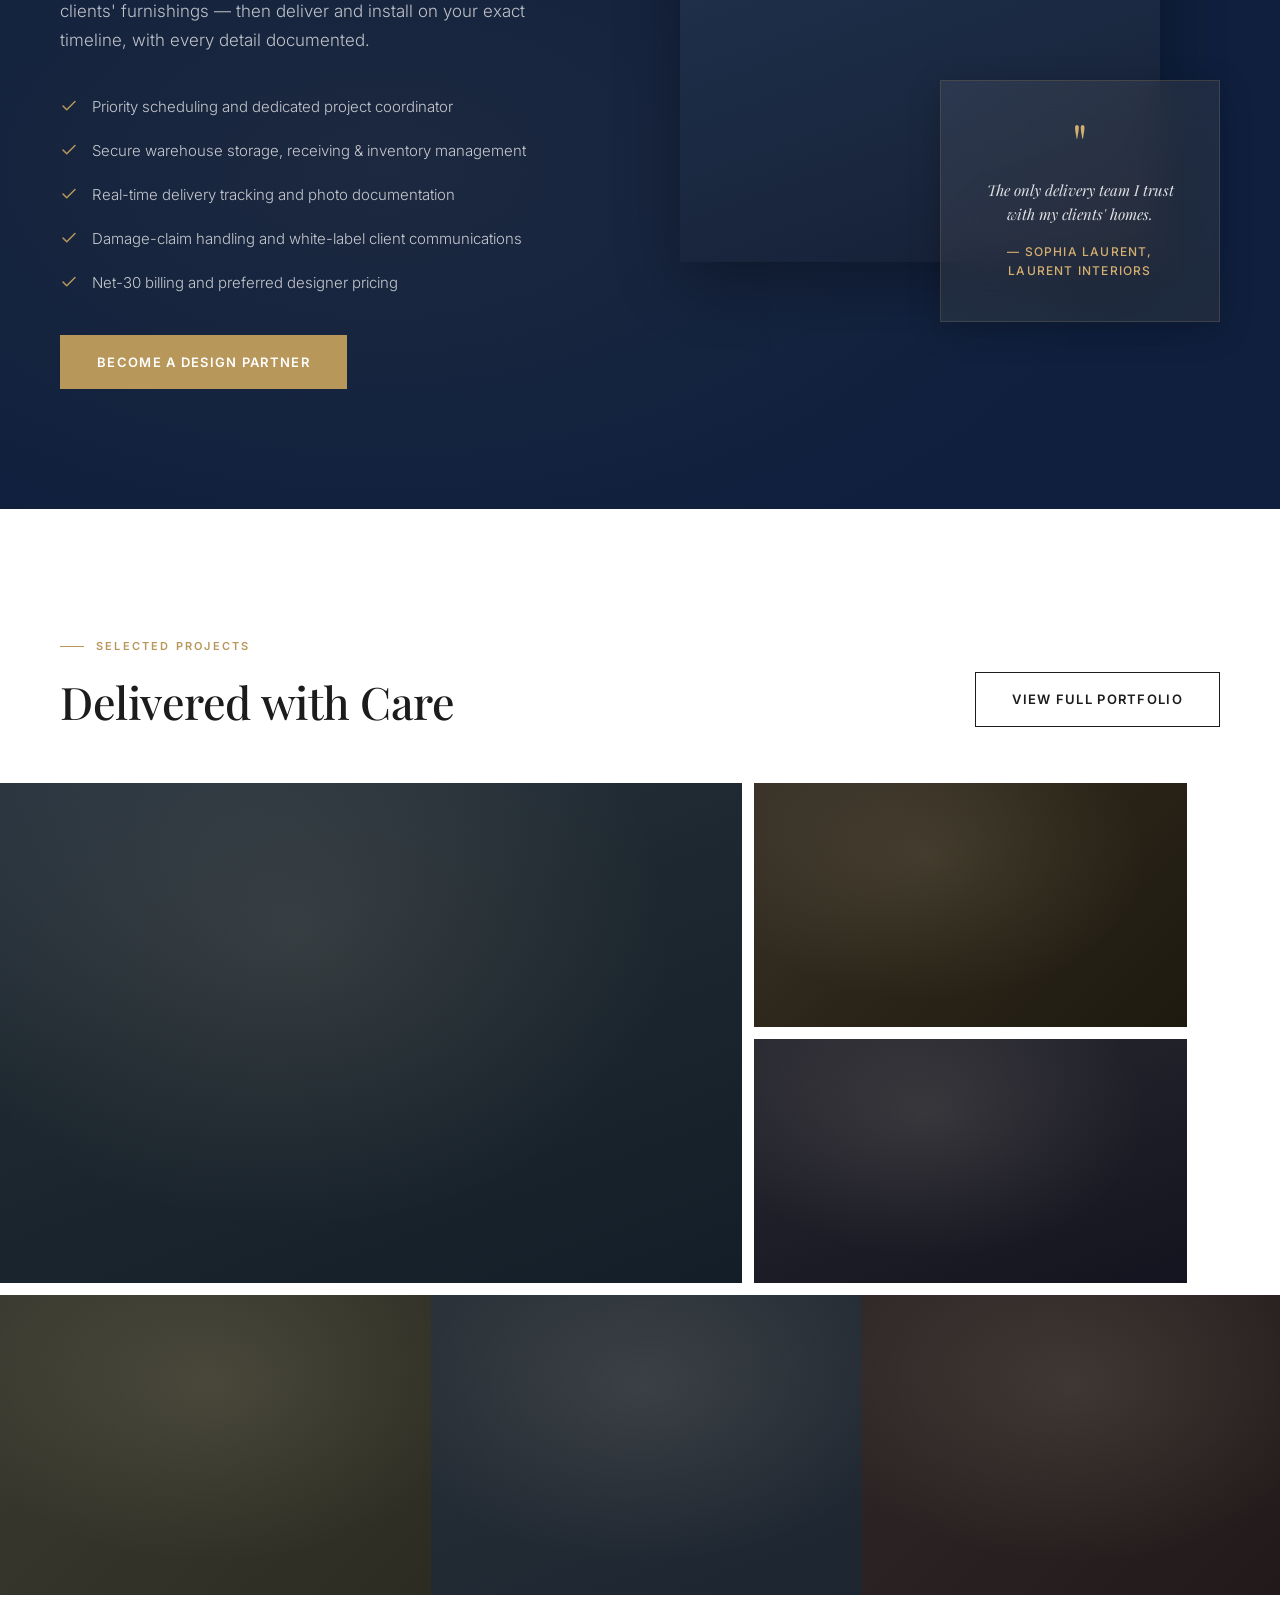
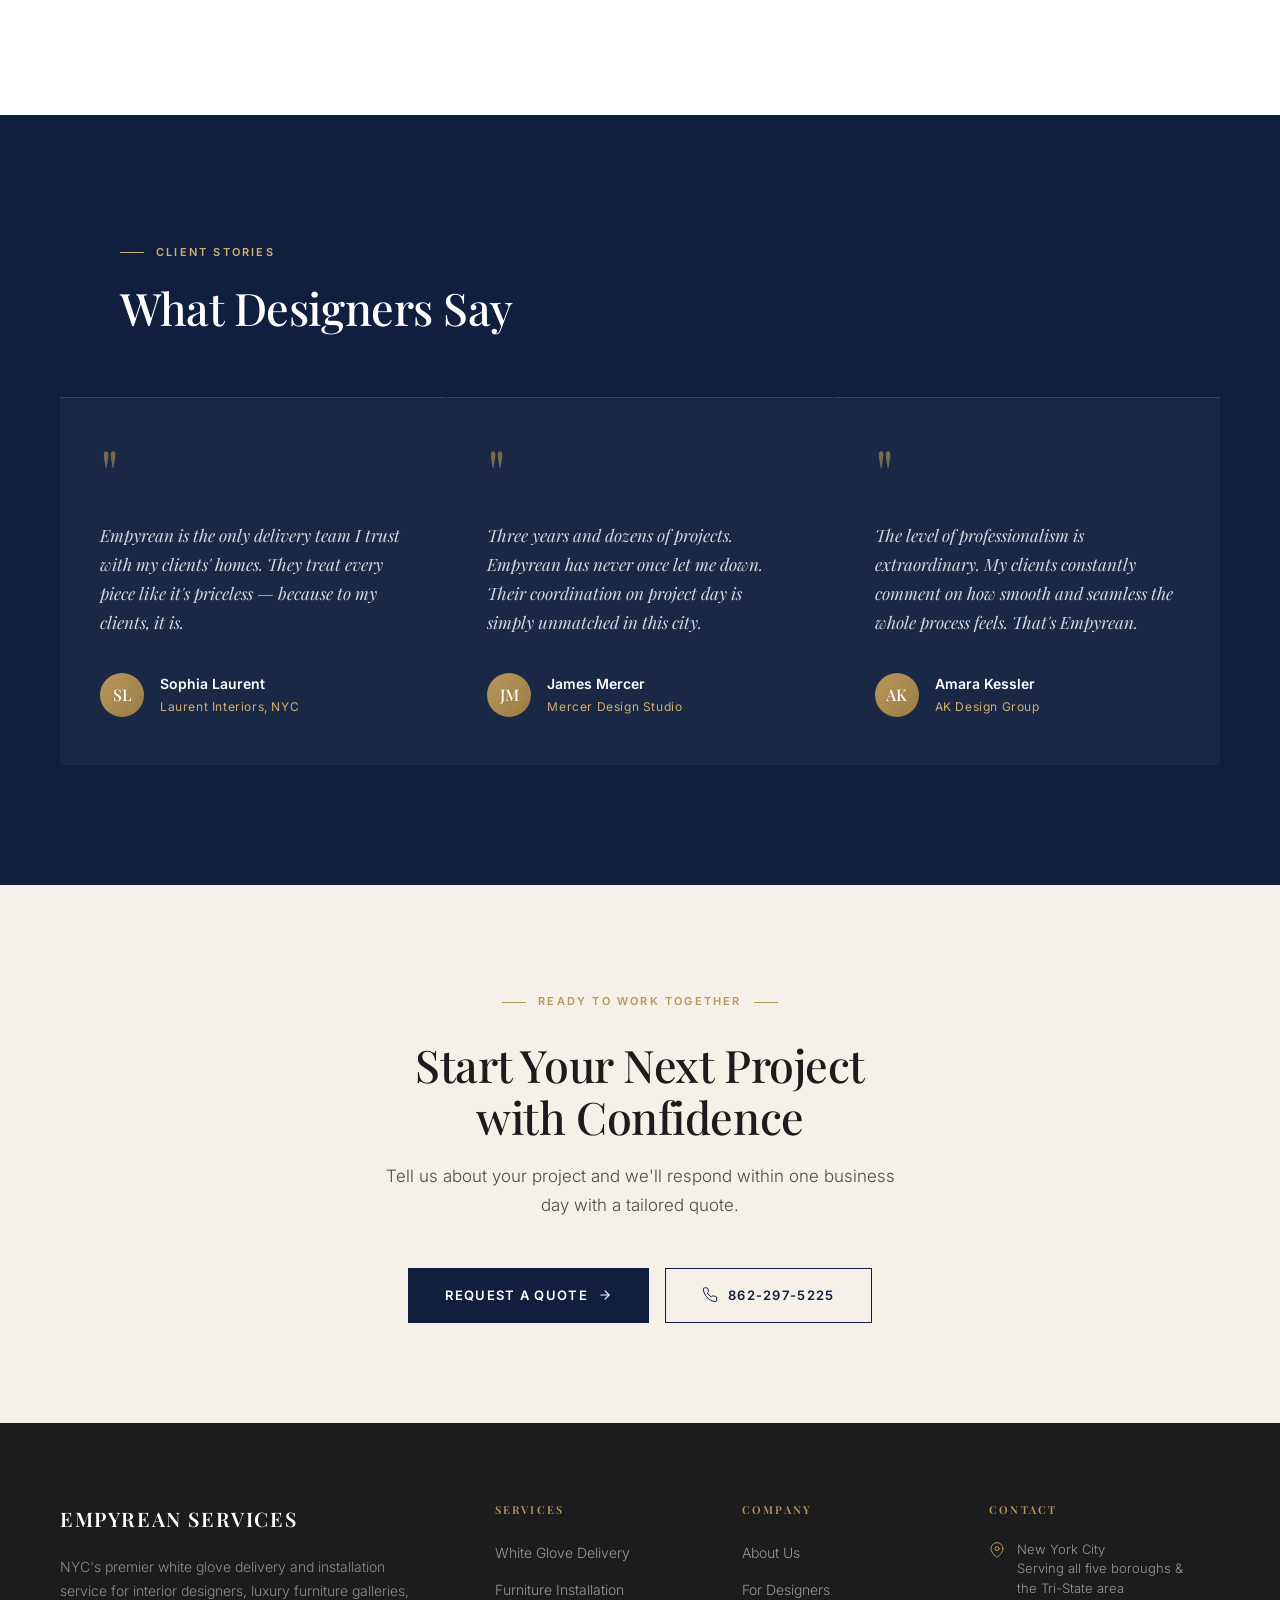
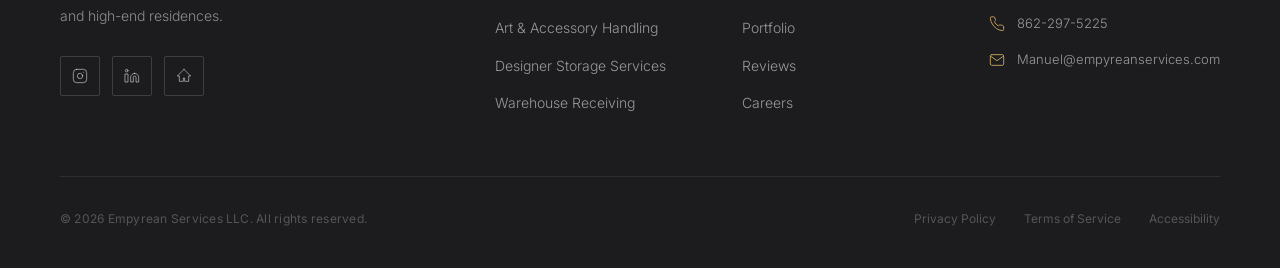
==== commit b3970901: "Replace Designer Move-In with Designer Storage Services - Service card 04: new title, icon, and stor" ====
--- a/index.html
+++ b/index.html
@@ -2,6 +2,14 @@
 <html lang="en">
 <head>
   <meta charset="UTF-8" />
+  <link rel="icon" type="image/x-icon" href="assets/favicon.ico" />
+  <link rel="icon" type="image/png" sizes="16x16" href="assets/favicon-16x16.png" />
+  <link rel="icon" type="image/png" sizes="32x32" href="assets/favicon-32x32.png" />
+  <link rel="icon" type="image/png" sizes="96x96" href="assets/favicon-96x96.png" />
+  <link rel="icon" type="image/svg+xml" href="assets/logo.svg" />
+  <link rel="apple-touch-icon" sizes="180x180" href="assets/apple-touch-icon.png" />
+  <link rel="icon" type="image/png" sizes="192x192" href="assets/favicon-192x192.png" />
+  <link rel="icon" type="image/png" sizes="512x512" href="assets/favicon-512x512.png" />
   <meta name="viewport" content="width=device-width, initial-scale=1.0" />
   <title>Empyrean Services — White Glove Delivery &amp; Installation, NYC</title>
   <meta name="description" content="Premium white glove delivery and furniture installation services trusted by New York City's finest interior designers and luxury design firms." />
@@ -24,7 +32,7 @@
       <li><a href="#designers">For Designers</a></li>
       <li><a href="#contact">Contact</a></li>
     </ul>
-    <a href="#quote" class="btn-quote">Get a Quote</a>
+    <a href="quote.html" class="btn-quote">Get a Quote</a>
     <button class="nav-hamburger" id="navHamburger" aria-label="Open menu" aria-expanded="false">
       <span></span><span></span><span></span>
     </button>
@@ -69,7 +77,7 @@
         interior designers and luxury design firms — since 2016.
       </p>
       <div class="hero-ctas">
-        <a href="#quote" class="btn btn-gold">
+        <a href="quote.html" class="btn btn-gold">
           Request a Quote
           <svg class="btn-arrow" viewBox="0 0 24 24" aria-hidden="true"><line x1="5" y1="12" x2="19" y2="12"/><polyline points="12 5 19 12 12 19"/></svg>
         </a>
@@ -133,7 +141,7 @@
             Careful, padded, and fully insured delivery of your most precious
             furnishings — handled by trained specialists who understand luxury.
           </p>
-          <a href="#quote" class="service-link" aria-label="Learn more about White Glove Delivery">
+          <a href="quote.html" class="service-link" aria-label="Learn more about White Glove Delivery">
             Learn More
             <svg viewBox="0 0 24 24" aria-hidden="true"><line x1="5" y1="12" x2="19" y2="12"/><polyline points="12 5 19 12 12 19"/></svg>
           </a>
@@ -152,7 +160,7 @@
             Expert assembly and placement of complex systems, bespoke pieces,
             and custom cabinetry — aligned to your exact specifications.
           </p>
-          <a href="#quote" class="service-link" aria-label="Learn more about Furniture Installation">
+          <a href="quote.html" class="service-link" aria-label="Learn more about Furniture Installation">
             Learn More
             <svg viewBox="0 0 24 24" aria-hidden="true"><line x1="5" y1="12" x2="19" y2="12"/><polyline points="12 5 19 12 12 19"/></svg>
           </a>
@@ -171,7 +179,7 @@
             Museum-grade care for fine art, sculptures, mirrors, and fragile
             accessories. Precise mounting, leveling, and placement.
           </p>
-          <a href="#quote" class="service-link" aria-label="Learn more about Art and Accessory Handling">
+          <a href="quote.html" class="service-link" aria-label="Learn more about Art and Accessory Handling">
             Learn More
             <svg viewBox="0 0 24 24" aria-hidden="true"><line x1="5" y1="12" x2="19" y2="12"/><polyline points="12 5 19 12 12 19"/></svg>
           </a>
@@ -183,14 +191,15 @@
         <div class="service-card-inner">
           <div class="service-num" aria-hidden="true">04</div>
           <div class="service-icon-wrap" aria-hidden="true">
-            <svg class="service-icon" viewBox="0 0 24 24"><path d="M3 9l9-7 9 7v11a2 2 0 0 1-2 2H5a2 2 0 0 1-2-2z"/><polyline points="9 22 9 12 15 12 15 22"/></svg>
-          </div>
-          <h3 class="service-title">Designer Move-In</h3>
+            <svg class="service-icon" viewBox="0 0 24 24"><rect x="1" y="3" width="22" height="18" rx="1"/><path d="M1 9h22"/><path d="M8 3v6M16 3v6"/></svg>
+          </div>
+          <h3 class="service-title">Designer Storage Services</h3>
           <p class="service-desc">
-            Complete project-day support — coordinating deliveries, managing
-            receiving, and staging entire residences for the perfect reveal.
+            Secure, climate-controlled warehouse storage for your clients'
+            furnishings. We receive, inspect, inventory, and deliver on your
+            exact timeline — so nothing sits on a job site.
           </p>
-          <a href="#quote" class="service-link" aria-label="Learn more about Designer Move-In Services">
+          <a href="quote.html" class="service-link" aria-label="Learn more about Designer Storage Services">
             Learn More
             <svg viewBox="0 0 24 24" aria-hidden="true"><line x1="5" y1="12" x2="19" y2="12"/><polyline points="12 5 19 12 12 19"/></svg>
           </a>
@@ -305,10 +314,10 @@
           Your Trusted<br />Delivery Partner
         </h2>
         <p class="section-sub sub-light">
-          Empyrean is built around the designer's workflow. We integrate
-          seamlessly with your project management, speak the language of
-          luxury furniture, and treat your clients' homes with the same
-          reverence you do.
+          Empyrean is built around the designer's workflow. From our
+          secure warehouse facility we receive, inspect, and store your
+          clients' furnishings — then deliver and install on your exact
+          timeline, with every detail documented.
         </p>
         <ul class="designers-list">
           <li>
@@ -317,7 +326,7 @@
           </li>
           <li>
             <svg viewBox="0 0 24 24" aria-hidden="true"><polyline points="20 6 9 17 4 12"/></svg>
-            Warehousing and receiving at our Manhattan-area facility
+            Secure warehouse storage, receiving &amp; inventory management
           </li>
           <li>
             <svg viewBox="0 0 24 24" aria-hidden="true"><polyline points="20 6 9 17 4 12"/></svg>
@@ -332,7 +341,7 @@
             Net-30 billing and preferred designer pricing
           </li>
         </ul>
-        <a href="#quote" class="btn btn-gold">Become a Design Partner</a>
+        <a href="quote.html" class="btn btn-gold">Become a Design Partner</a>
       </div>
       <div class="designers-visual" aria-hidden="true">
         <div class="designers-photo-wrap">
@@ -393,7 +402,7 @@
         <div class="pi-overlay">
           <div class="pi-info">
             <div class="pi-project">West Village Loft</div>
-            <div class="pi-detail">Designer Move-In &nbsp;·&nbsp; 2023</div>
+            <div class="pi-detail">Storage &amp; Delivery &nbsp;·&nbsp; 2023</div>
           </div>
         </div>
       </article>
@@ -510,7 +519,7 @@
         with a tailored quote.
       </p>
       <div class="cta-btns">
-        <a href="#contact" class="btn btn-navy">
+        <a href="quote.html" class="btn btn-navy">
           Request a Quote
           <svg class="btn-arrow" viewBox="0 0 24 24" aria-hidden="true"><line x1="5" y1="12" x2="19" y2="12"/><polyline points="12 5 19 12 12 19"/></svg>
         </a>
@@ -535,7 +544,7 @@
           residences.
         </p>
         <div class="footer-social" aria-label="Social media links">
-          <a href="#" class="social-btn" aria-label="Follow us on Instagram">
+          <a href="https://www.instagram.com/empyrean_services_inc?igsh=MTdlZG51M21nMW4xYQ==" class="social-btn" aria-label="Follow us on Instagram" target="_blank" rel="noopener noreferrer">
             <svg viewBox="0 0 24 24" aria-hidden="true"><rect x="2" y="2" width="20" height="20" rx="5"/><path d="M16 11.37A4 4 0 1 1 12.63 8 4 4 0 0 1 16 11.37z"/><line x1="17.5" y1="6.5" x2="17.51" y2="6.5"/></svg>
           </a>
           <a href="#" class="social-btn" aria-label="Follow us on LinkedIn">
@@ -553,8 +562,8 @@
           <li><a href="#services">White Glove Delivery</a></li>
           <li><a href="#services">Furniture Installation</a></li>
           <li><a href="#services">Art &amp; Accessory Handling</a></li>
-          <li><a href="#services">Designer Move-In</a></li>
-          <li><a href="#contact">Storage &amp; Receiving</a></li>
+          <li><a href="#services">Designer Storage Services</a></li>
+          <li><a href="#services">Warehouse Receiving</a></li>
         </ul>
       </div>
 
@@ -565,7 +574,7 @@
           <li><a href="#designers">For Designers</a></li>
           <li><a href="#portfolio">Portfolio</a></li>
           <li><a href="#testimonials">Reviews</a></li>
-          <li><a href="#contact">Careers</a></li>
+          <li><a href="careers.html">Careers</a></li>
         </ul>
       </div>
 
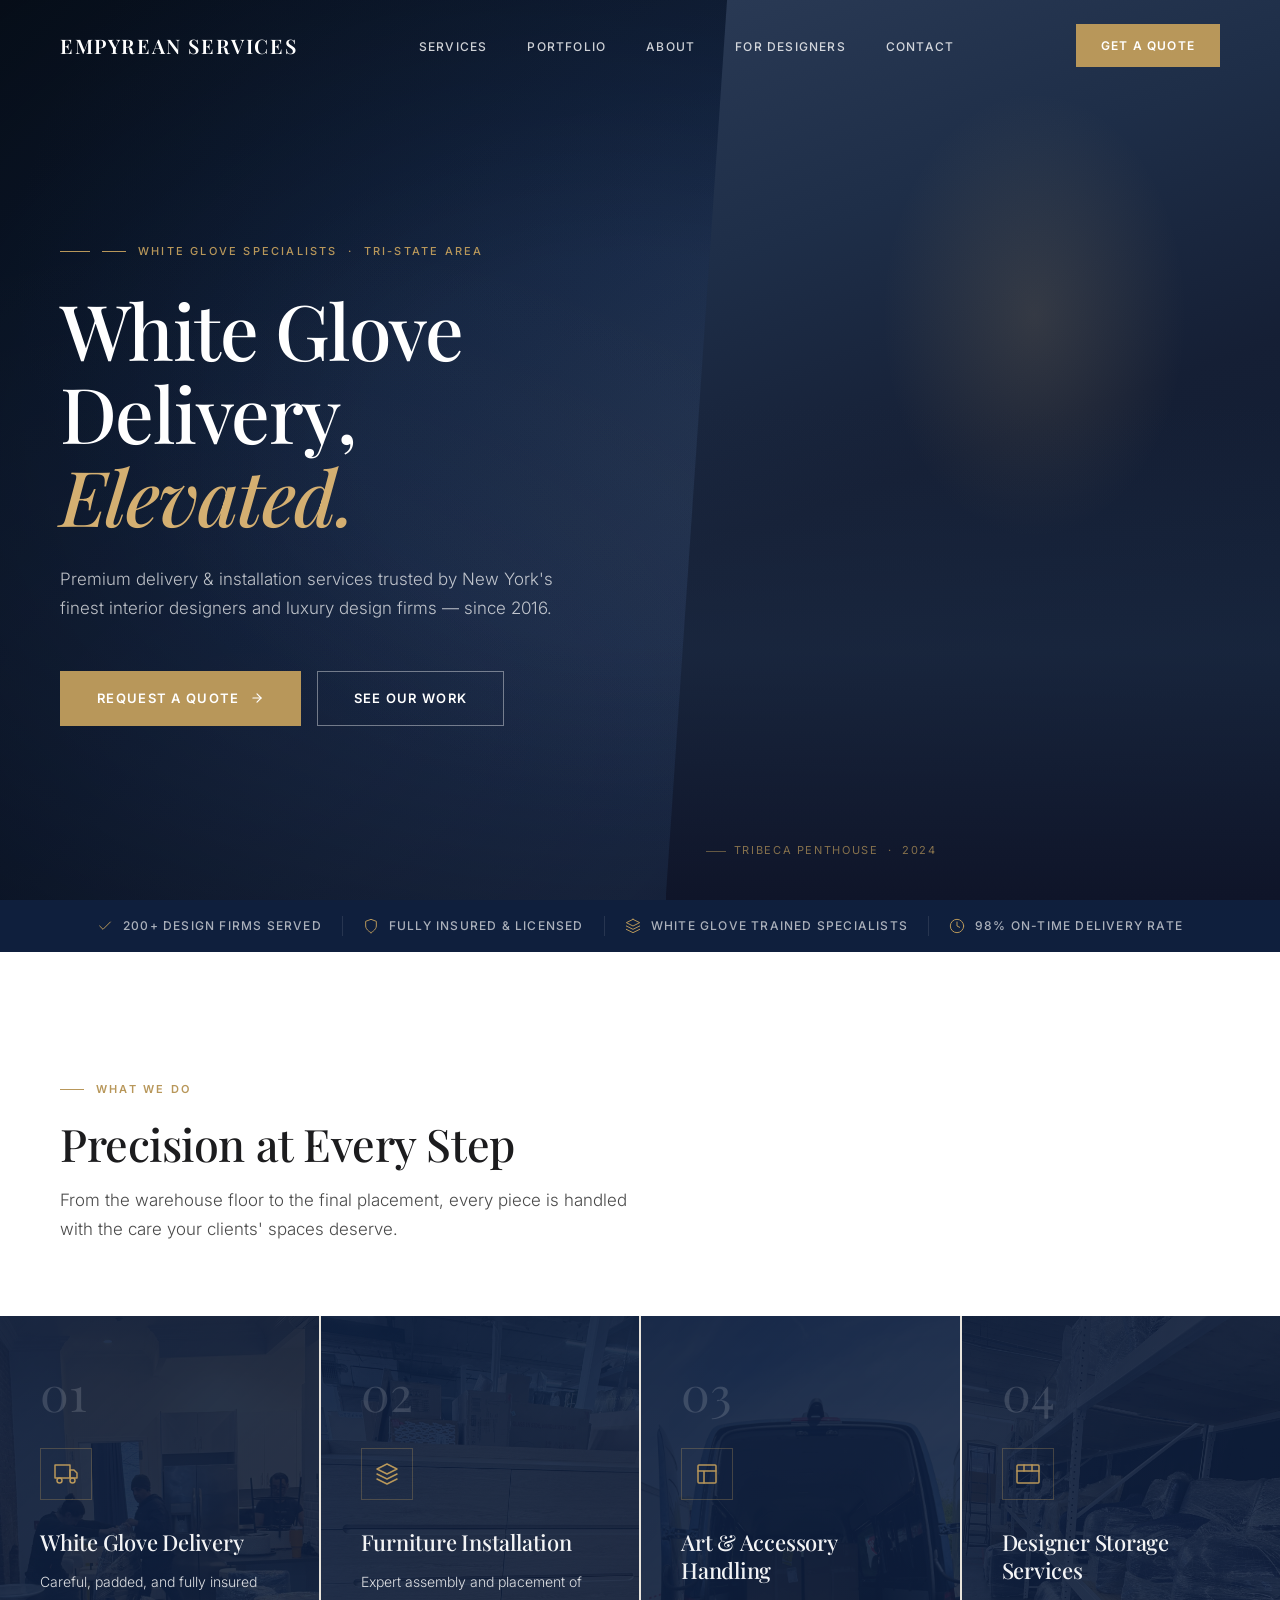
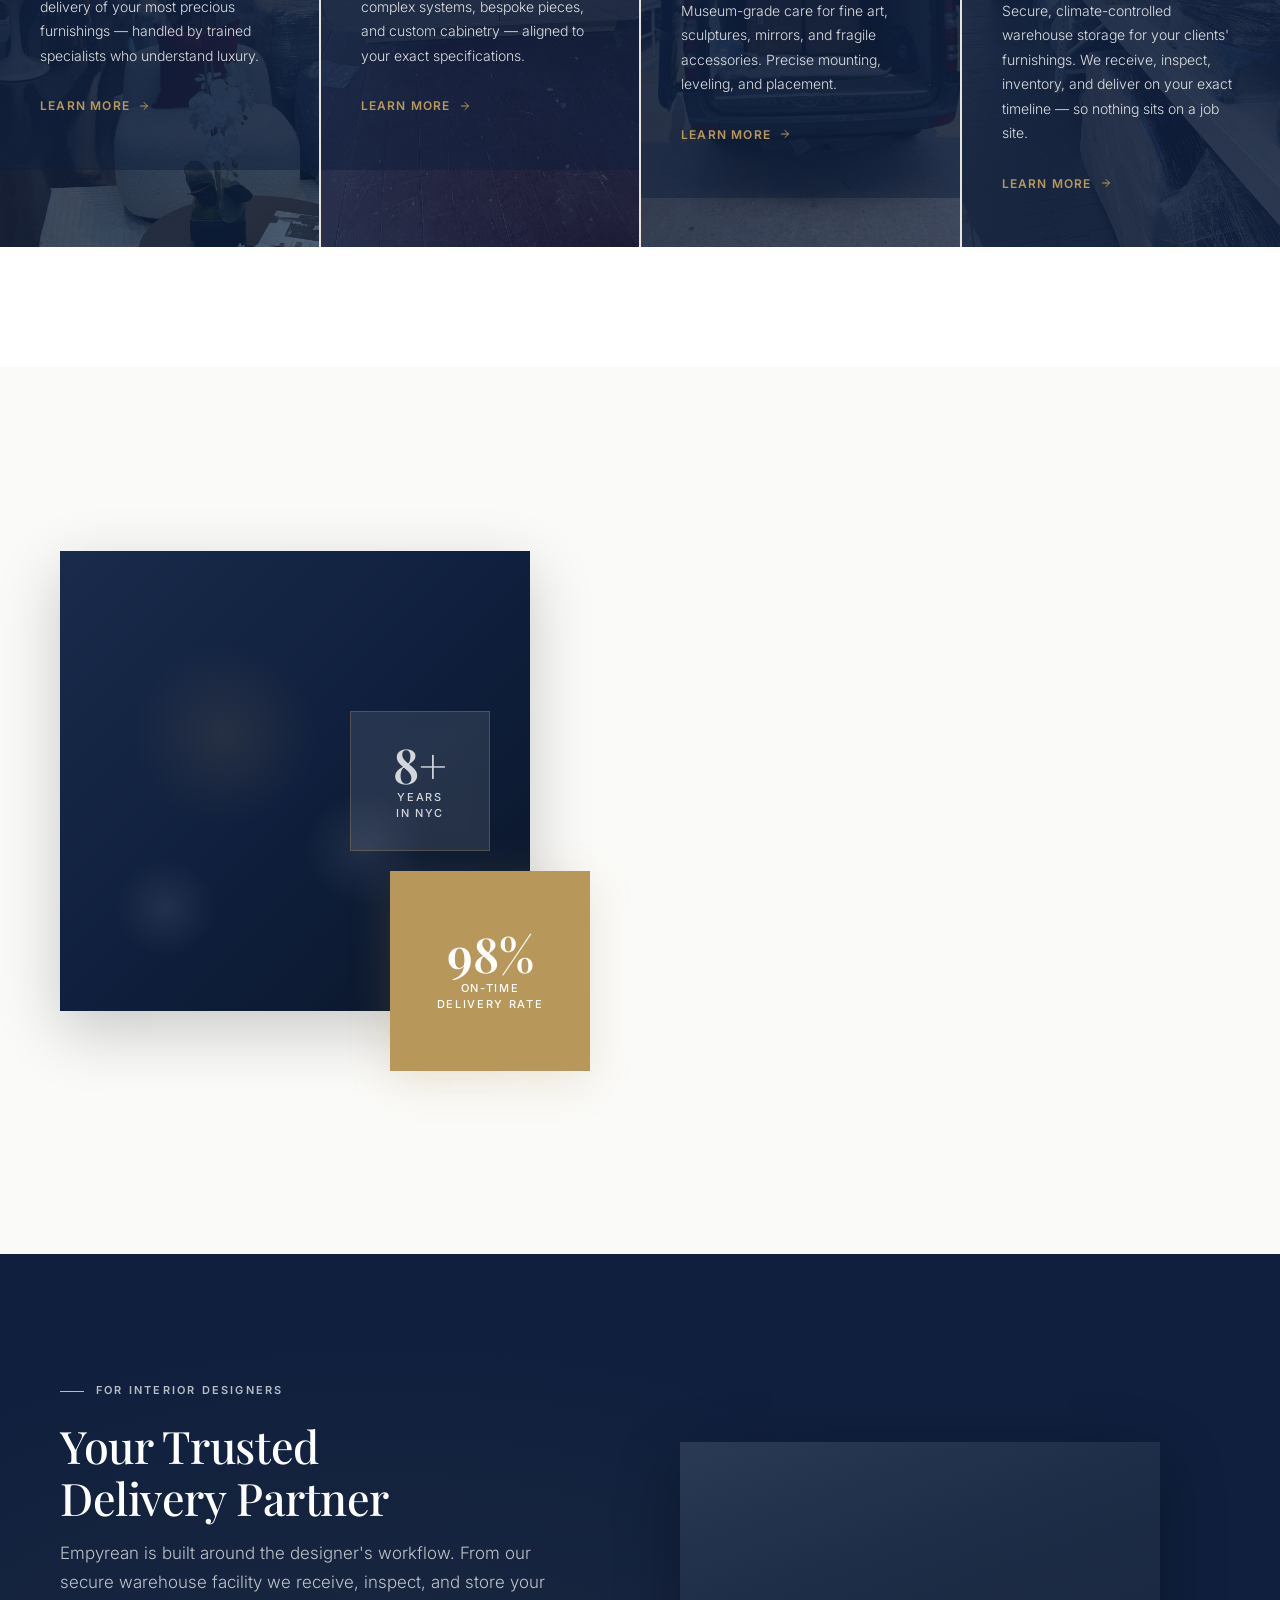
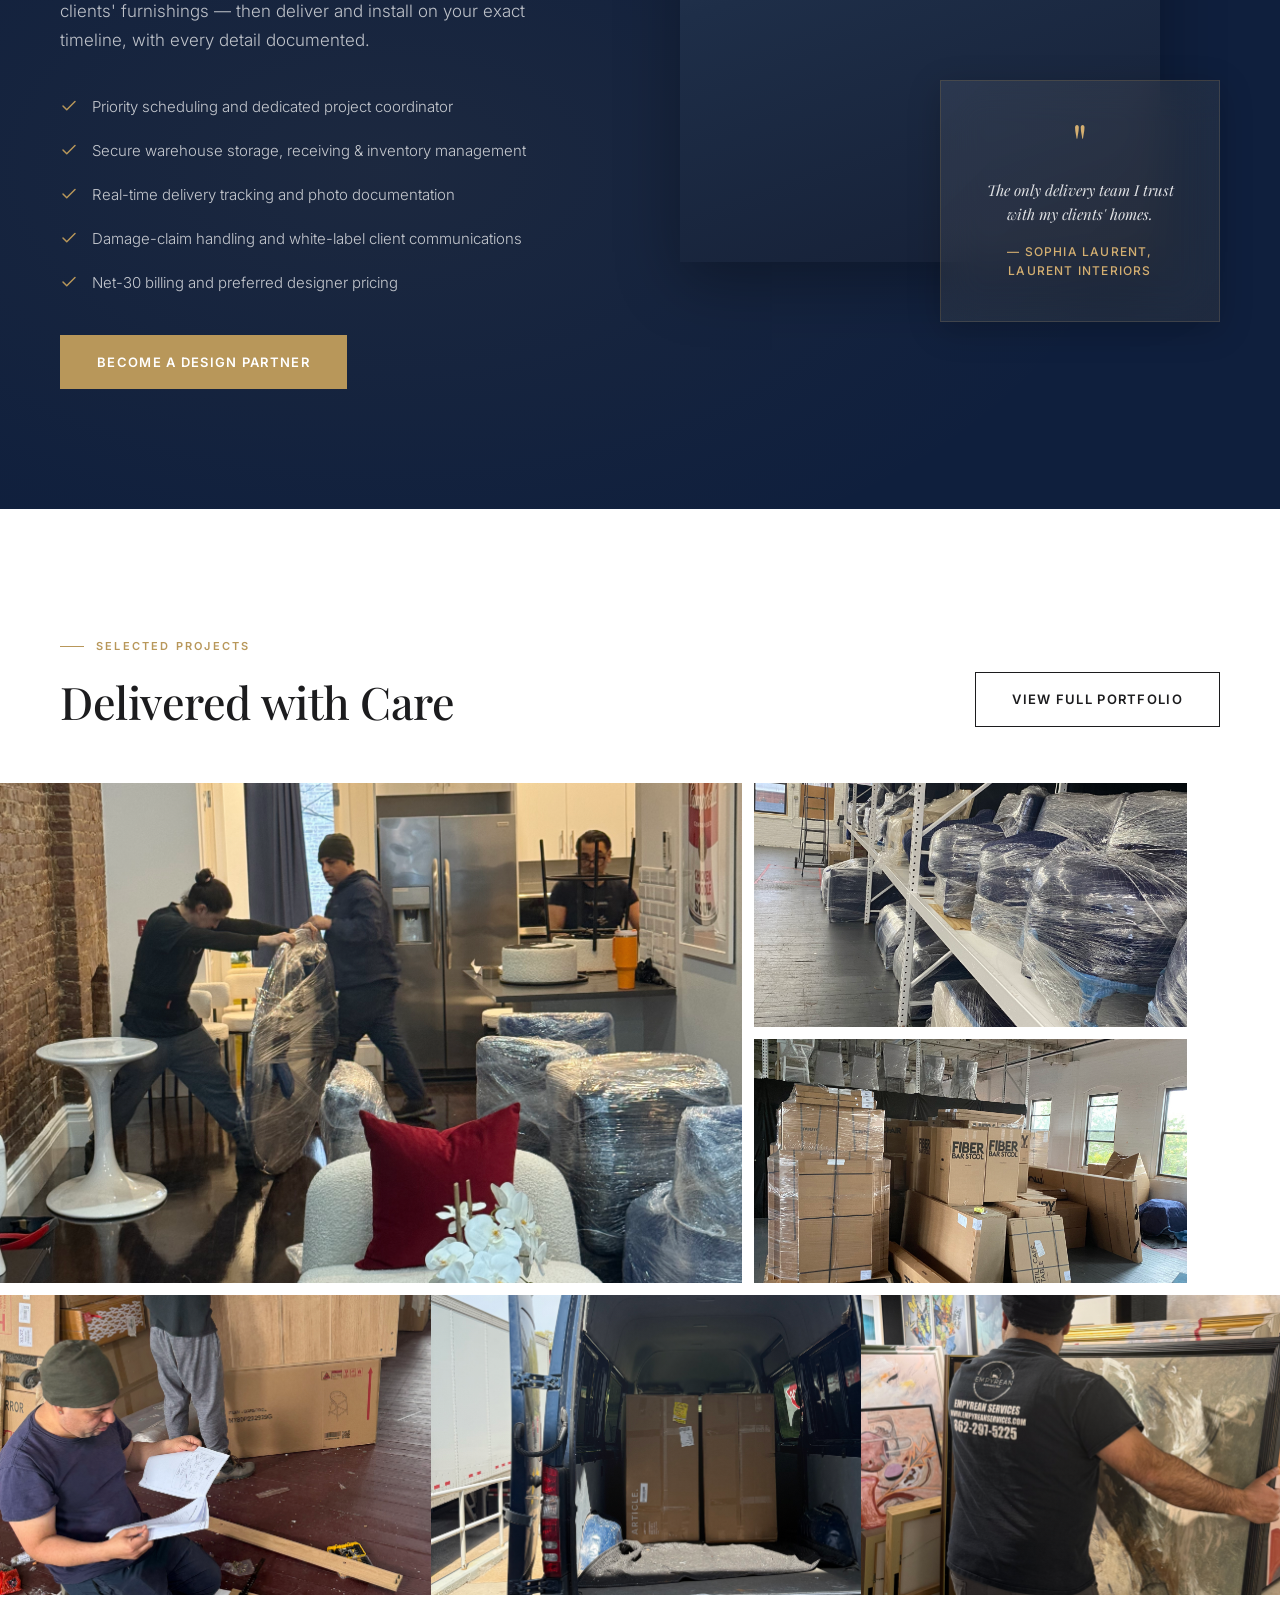
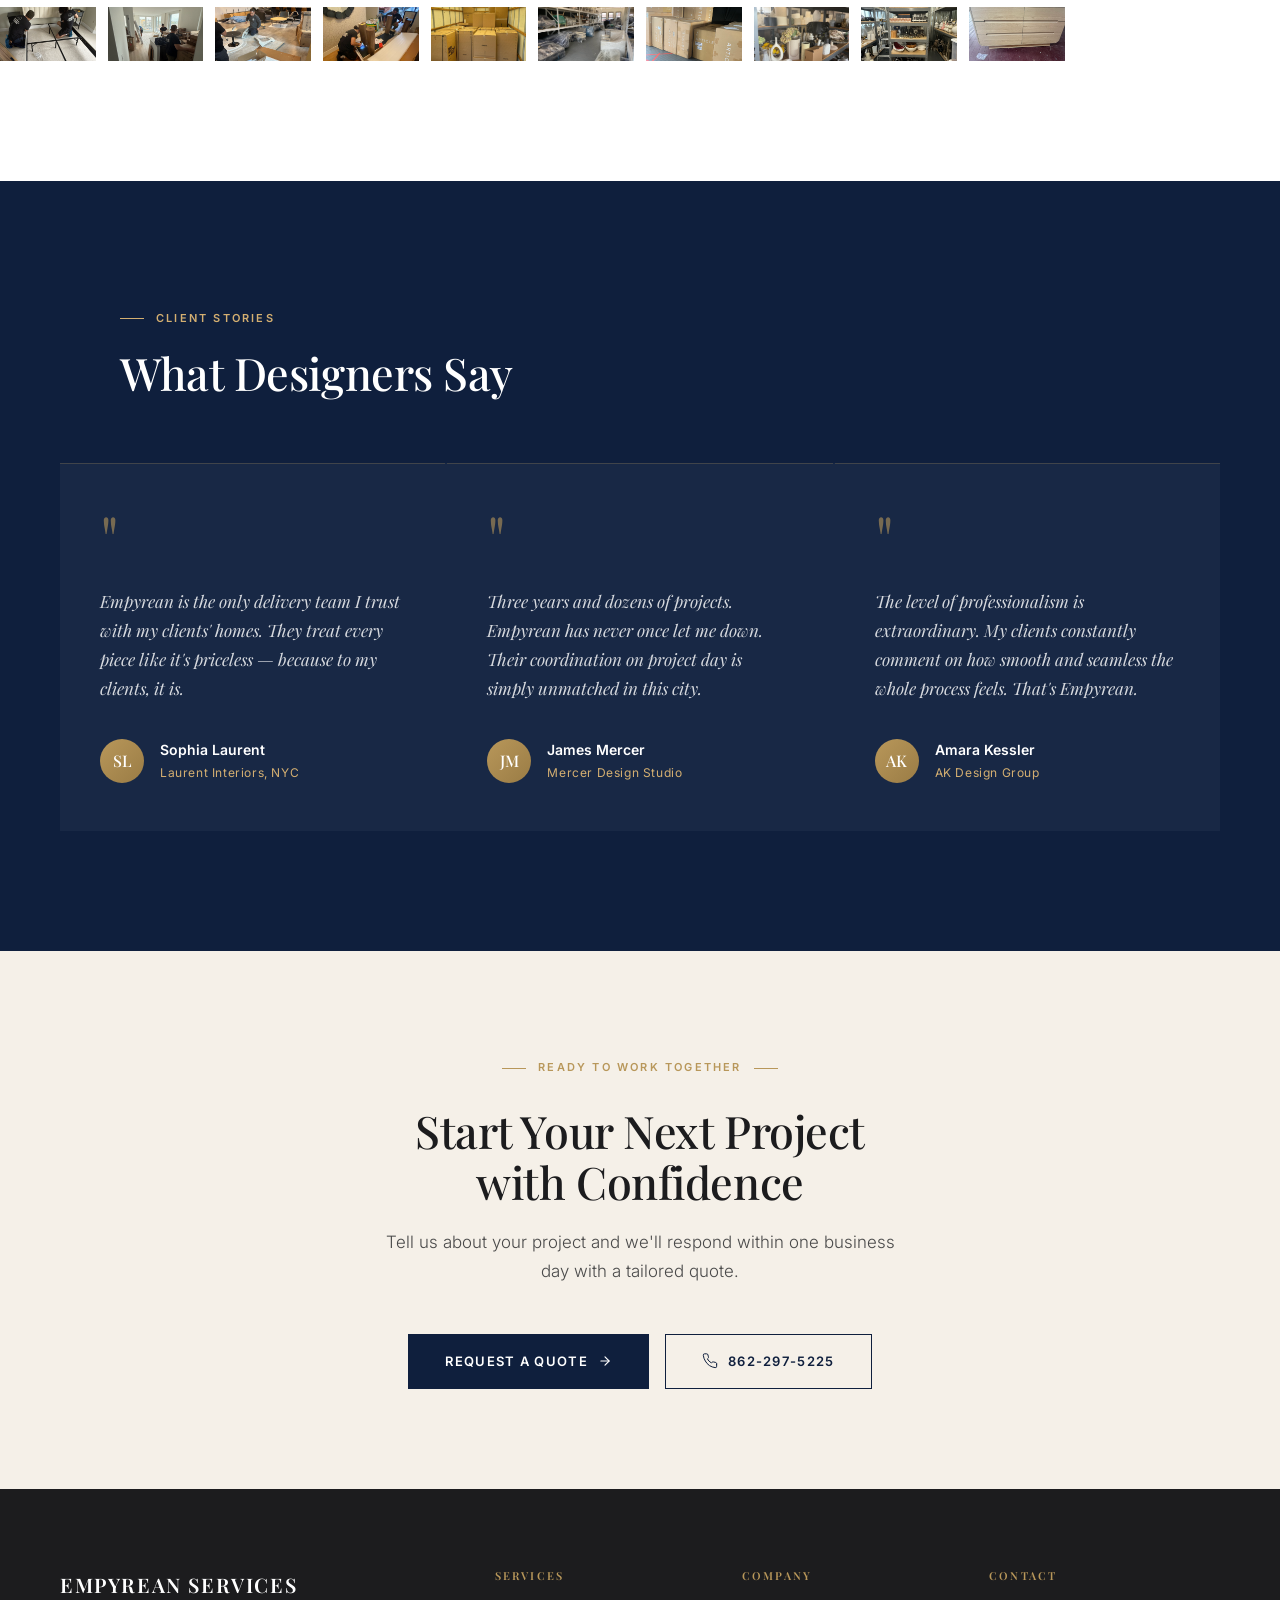
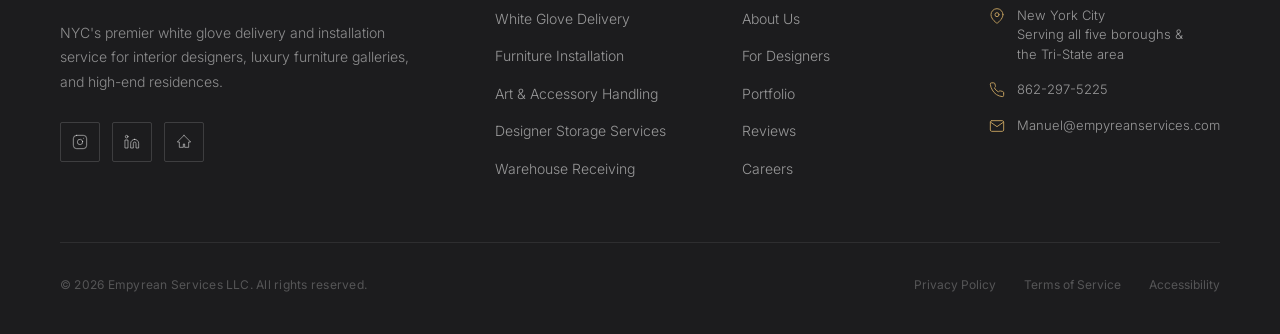
==== commit 0ff70d53: "Add service and portfolio images organized by category - Organize uploaded images into assets/images" ====
--- a/index.html
+++ b/index.html
@@ -130,7 +130,7 @@
 
     <div class="services-grid">
       <!-- 01 -->
-      <article class="service-card" data-delay="0">
+      <article class="service-card" data-delay="0" style="background: linear-gradient(135deg, rgba(15, 31, 61, 0.85) 0%, rgba(15, 31, 61, 0.7) 100%), url('../assets/images/delivery/IMG_2470.jpeg') center/cover no-repeat;">
         <div class="service-card-inner">
           <div class="service-num" aria-hidden="true">01</div>
           <div class="service-icon-wrap" aria-hidden="true">
@@ -149,7 +149,7 @@
       </article>
 
       <!-- 02 -->
-      <article class="service-card" data-delay="80">
+      <article class="service-card" data-delay="80" style="background: linear-gradient(135deg, rgba(15, 31, 61, 0.85) 0%, rgba(15, 31, 61, 0.7) 100%), url('../assets/images/assemble/After.jpeg') center/cover no-repeat;">
         <div class="service-card-inner">
           <div class="service-num" aria-hidden="true">02</div>
           <div class="service-icon-wrap" aria-hidden="true">
@@ -168,7 +168,7 @@
       </article>
 
       <!-- 03 -->
-      <article class="service-card" data-delay="160">
+      <article class="service-card" data-delay="160" style="background: linear-gradient(135deg, rgba(15, 31, 61, 0.85) 0%, rgba(15, 31, 61, 0.7) 100%), url('../assets/images/delivery/IMG_3108.jpeg') center/cover no-repeat;">
         <div class="service-card-inner">
           <div class="service-num" aria-hidden="true">03</div>
           <div class="service-icon-wrap" aria-hidden="true">
@@ -187,7 +187,7 @@
       </article>
 
       <!-- 04 -->
-      <article class="service-card" data-delay="240">
+      <article class="service-card" data-delay="240" style="background: linear-gradient(135deg, rgba(15, 31, 61, 0.85) 0%, rgba(15, 31, 61, 0.7) 100%), url('../assets/images/storage/IMG_1734.jpeg') center/cover no-repeat;">
         <div class="service-card-inner">
           <div class="service-num" aria-hidden="true">04</div>
           <div class="service-icon-wrap" aria-hidden="true">
@@ -442,6 +442,129 @@
           </div>
         </div>
       </article>
+
+      <!-- Additional Delivery Images -->
+      <article class="portfolio-item" role="listitem" style="background: url('../assets/images/delivery/IMG_3332.jpeg') center/cover no-repeat;">
+        <div class="pi-photo" style="background: url('../assets/images/delivery/IMG_3332.jpeg') center/cover no-repeat;" aria-hidden="true">
+          <div class="pi-photo-light"></div>
+        </div>
+        <div class="pi-overlay">
+          <div class="pi-info">
+            <div class="pi-project">Luxury Delivery Service</div>
+            <div class="pi-detail">White Glove Delivery &nbsp;·&nbsp; 2024</div>
+          </div>
+        </div>
+      </article>
+
+      <article class="portfolio-item" role="listitem">
+        <div class="pi-photo" style="background: url('../assets/images/delivery/IMG_3431.jpeg') center/cover no-repeat;" aria-hidden="true">
+          <div class="pi-photo-light"></div>
+        </div>
+        <div class="pi-overlay">
+          <div class="pi-info">
+            <div class="pi-project">Precision Placement</div>
+            <div class="pi-detail">White Glove Delivery &nbsp;·&nbsp; 2024</div>
+          </div>
+        </div>
+      </article>
+
+      <article class="portfolio-item" role="listitem">
+        <div class="pi-photo" style="background: url('../assets/images/delivery/IMG_5465.jpeg') center/cover no-repeat;" aria-hidden="true">
+          <div class="pi-photo-light"></div>
+        </div>
+        <div class="pi-overlay">
+          <div class="pi-info">
+            <div class="pi-project">Expert Installation</div>
+            <div class="pi-detail">White Glove Delivery &nbsp;·&nbsp; 2024</div>
+          </div>
+        </div>
+      </article>
+
+      <article class="portfolio-item" role="listitem">
+        <div class="pi-photo" style="background: url('../assets/images/delivery/IMG_9086.jpeg') center/cover no-repeat;" aria-hidden="true">
+          <div class="pi-photo-light"></div>
+        </div>
+        <div class="pi-overlay">
+          <div class="pi-info">
+            <div class="pi-project">Professional Handling</div>
+            <div class="pi-detail">White Glove Delivery &nbsp;·&nbsp; 2024</div>
+          </div>
+        </div>
+      </article>
+
+      <!-- Storage & Assembly Images -->
+      <article class="portfolio-item" role="listitem">
+        <div class="pi-photo" style="background: url('../assets/images/storage/IMG_0547.jpg') center/cover no-repeat;" aria-hidden="true">
+          <div class="pi-photo-light"></div>
+        </div>
+        <div class="pi-overlay">
+          <div class="pi-info">
+            <div class="pi-project">Warehouse Storage</div>
+            <div class="pi-detail">Designer Storage Services &nbsp;·&nbsp; 2024</div>
+          </div>
+        </div>
+      </article>
+
+      <article class="portfolio-item" role="listitem">
+        <div class="pi-photo" style="background: url('../assets/images/storage/IMG_1946.jpeg') center/cover no-repeat;" aria-hidden="true">
+          <div class="pi-photo-light"></div>
+        </div>
+        <div class="pi-overlay">
+          <div class="pi-info">
+            <div class="pi-project">Inventory Management</div>
+            <div class="pi-detail">Designer Storage Services &nbsp;·&nbsp; 2024</div>
+          </div>
+        </div>
+      </article>
+
+      <article class="portfolio-item" role="listitem">
+        <div class="pi-photo" style="background: url('../assets/images/storage/IMG_3699.jpeg') center/cover no-repeat;" aria-hidden="true">
+          <div class="pi-photo-light"></div>
+        </div>
+        <div class="pi-overlay">
+          <div class="pi-info">
+            <div class="pi-project">Climate-Controlled Facility</div>
+            <div class="pi-detail">Designer Storage Services &nbsp;·&nbsp; 2024</div>
+          </div>
+        </div>
+      </article>
+
+      <article class="portfolio-item" role="listitem">
+        <div class="pi-photo" style="background: url('../assets/images/storage/IMG_4270.jpeg') center/cover no-repeat;" aria-hidden="true">
+          <div class="pi-photo-light"></div>
+        </div>
+        <div class="pi-overlay">
+          <div class="pi-info">
+            <div class="pi-project">Secure Storage Solutions</div>
+            <div class="pi-detail">Designer Storage Services &nbsp;·&nbsp; 2024</div>
+          </div>
+        </div>
+      </article>
+
+      <article class="portfolio-item" role="listitem">
+        <div class="pi-photo" style="background: url('../assets/images/storage/IMG_6823.jpeg') center/cover no-repeat;" aria-hidden="true">
+          <div class="pi-photo-light"></div>
+        </div>
+        <div class="pi-overlay">
+          <div class="pi-info">
+            <div class="pi-project">Professional Organization</div>
+            <div class="pi-detail">Designer Storage Services &nbsp;·&nbsp; 2024</div>
+          </div>
+        </div>
+      </article>
+
+      <!-- Assemble Before/After -->
+      <article class="portfolio-item" role="listitem">
+        <div class="pi-photo" style="background: url('../assets/images/assemble/After.jpeg') center/cover no-repeat;" aria-hidden="true">
+          <div class="pi-photo-light"></div>
+        </div>
+        <div class="pi-overlay">
+          <div class="pi-info">
+            <div class="pi-project">Furniture Assembly</div>
+            <div class="pi-detail">Expert Installation &nbsp;·&nbsp; 2024</div>
+          </div>
+        </div>
+      </article>
     </div>
   </section>
 
--- a/css/styles.css
+++ b/css/styles.css
@@ -829,6 +829,9 @@
   transition: all var(--transition-smooth);
   cursor: default;
   animation: fadeUp 0.7s ease backwards;
+  background-attachment: fixed;
+  background-size: cover;
+  background-position: center;
 }
 
 .service-card[data-delay] {
@@ -836,20 +839,27 @@
 }
 
 .service-card:hover {
-  background: var(--navy);
+  background-color: var(--navy);
 }
 
 .service-card-inner {
   padding: 52px 40px;
+  background: rgba(15, 31, 61, 0.5);
+  transition: background var(--transition-smooth);
+}
+
+.service-card:hover .service-card-inner {
+  background: rgba(15, 31, 61, 0.8);
 }
 
 .service-card:hover .service-title,
 .service-card:hover .service-desc {
-  color: rgba(255, 255, 255, 0.9);
+  color: rgba(255, 255, 255, 0.95);
 }
 
 .service-card:hover .service-icon-wrap {
-  border-color: rgba(184, 151, 90, 0.5);
+  border-color: rgba(184, 151, 90, 0.6);
+  background: rgba(184, 151, 90, 0.1);
 }
 
 .service-card:hover .service-icon {
@@ -857,14 +867,14 @@
 }
 
 .service-card:hover .service-num {
-  color: rgba(184, 151, 90, 0.3);
+  color: rgba(184, 151, 90, 0.4);
 }
 
 .service-num {
   font-family: var(--ff-serif);
   font-size: 48px;
   font-weight: 400;
-  color: rgba(0, 0, 0, 0.06);
+  color: rgba(255, 255, 255, 0.15);
   line-height: 1;
   margin-bottom: 32px;
   transition: color var(--transition-smooth);
@@ -873,18 +883,18 @@
 .service-icon-wrap {
   width: 52px;
   height: 52px;
-  border: 1px solid var(--border-light);
+  border: 1px solid rgba(184, 151, 90, 0.3);
   display: flex;
   align-items: center;
   justify-content: center;
   margin-bottom: 28px;
-  transition: border-color var(--transition-smooth);
+  transition: border-color var(--transition-smooth), background var(--transition-smooth);
 }
 
 .service-icon {
   width: 24px;
   height: 24px;
-  stroke: var(--navy);
+  stroke: var(--gold);
   fill: none;
   stroke-width: 1.5;
   stroke-linecap: round;
@@ -896,7 +906,7 @@
   font-family: var(--ff-serif);
   font-size: 22px;
   font-weight: 500;
-  color: var(--charcoal);
+  color: rgba(255, 255, 255, 0.95);
   margin-bottom: 14px;
   line-height: 1.3;
   transition: color var(--transition-smooth);
@@ -904,9 +914,9 @@
 
 .service-desc {
   font-size: 14px;
+  color: rgba(255, 255, 255, 0.85);
   font-weight: 300;
   line-height: 1.75;
-  color: var(--text-secondary);
   transition: color var(--transition-smooth);
 }
 
@@ -1382,27 +1392,27 @@
 }
 
 .pi-photo-1 {
-  background: linear-gradient(160deg, #2a3540 0%, #1e2830 40%, #141e28 100%);
+  background: url('../assets/images/delivery/IMG_2470.jpeg') center/cover no-repeat;
 }
 
 .pi-photo-2 {
-  background: linear-gradient(135deg, #3a3228 0%, #2a2418 50%, #1e1a10 100%);
+  background: url('../assets/images/storage/IMG_1734.jpeg') center/cover no-repeat;
 }
 
 .pi-photo-3 {
-  background: linear-gradient(160deg, #2a2a32 0%, #1e1e28 50%, #141420 100%);
+  background: url('../assets/images/storage/IMG_0597.jpg') center/cover no-repeat;
 }
 
 .pi-photo-4 {
-  background: linear-gradient(135deg, #3a3a30 0%, #2a2a20 100%);
+  background: url('../assets/images/assemble/Before.jpeg') center/cover no-repeat;
 }
 
 .pi-photo-5 {
-  background: linear-gradient(160deg, #283038 0%, #1c2430 100%);
+  background: url('../assets/images/delivery/IMG_3108.jpeg') center/cover no-repeat;
 }
 
 .pi-photo-6 {
-  background: linear-gradient(135deg, #302828 0%, #201818 100%);
+  background: url('../assets/images/storage/IMG_2494.jpeg') center/cover no-repeat;
 }
 
 .pi-photo-light {
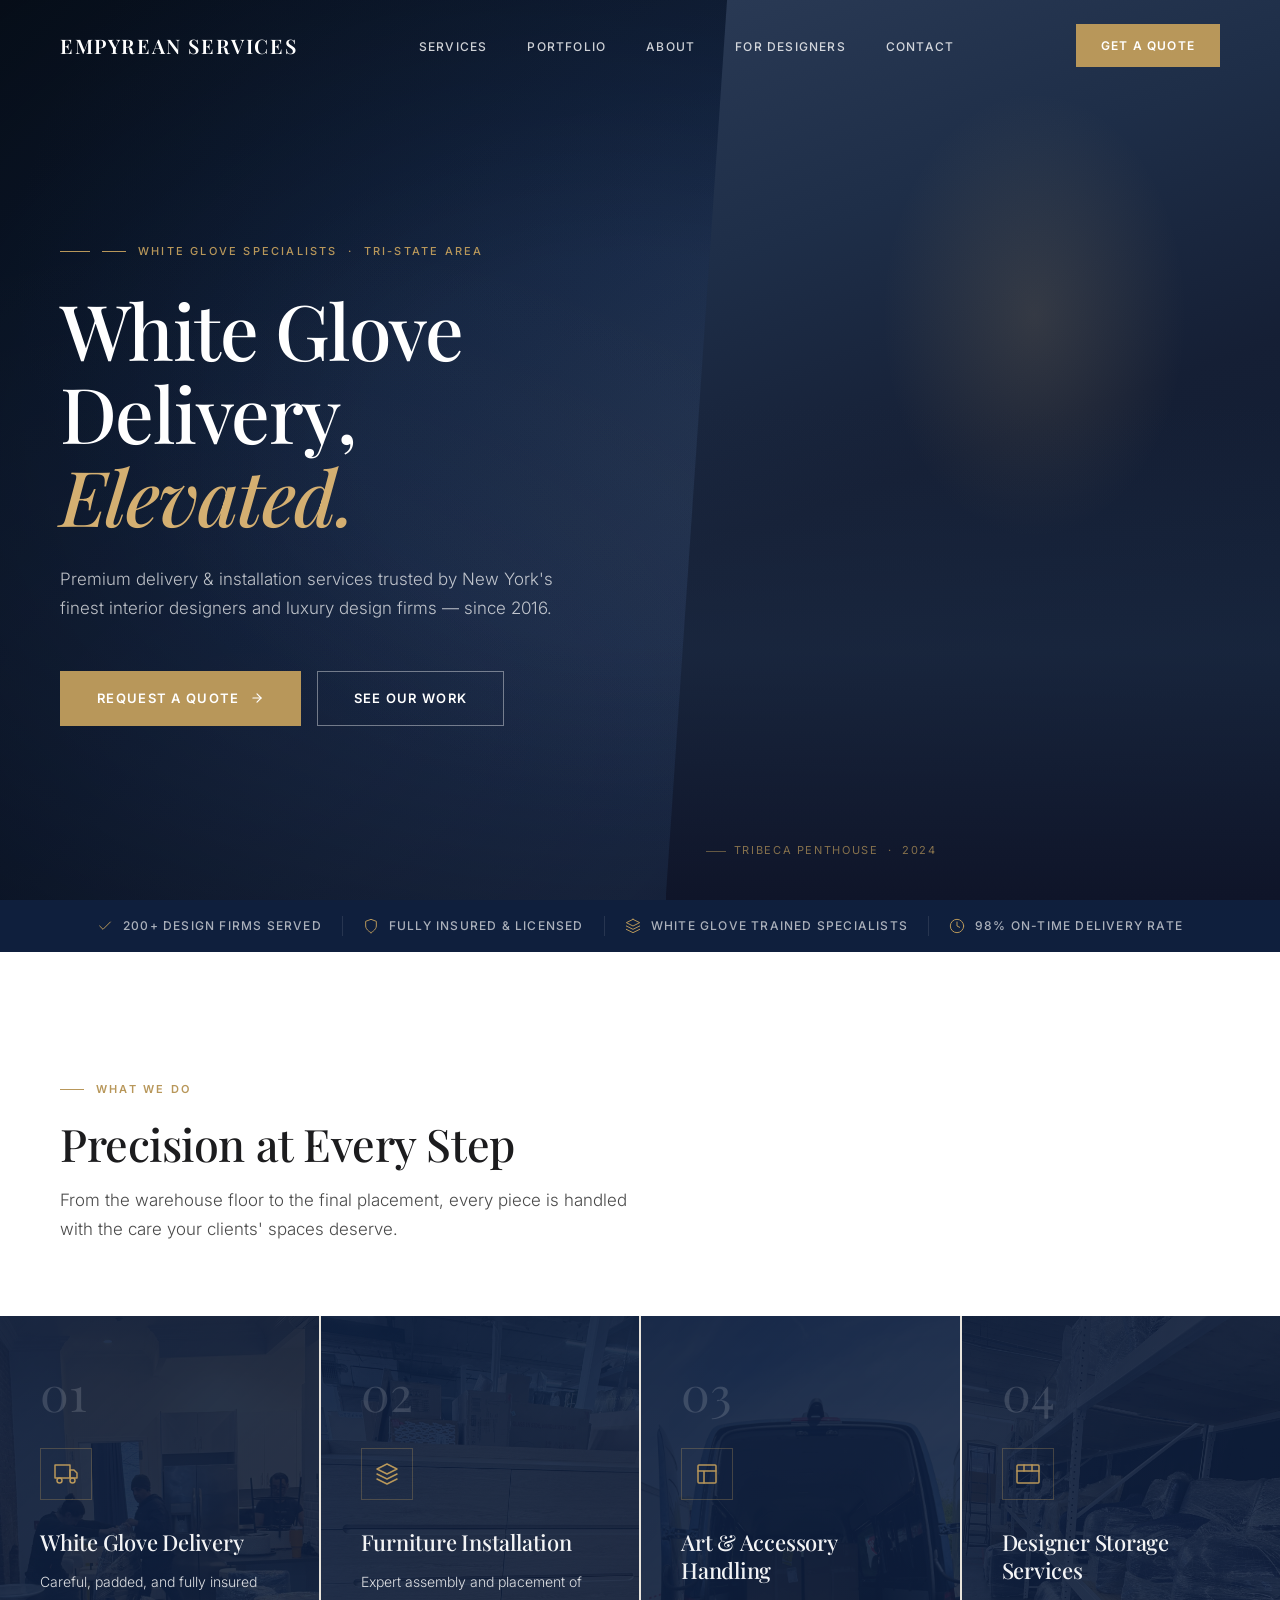
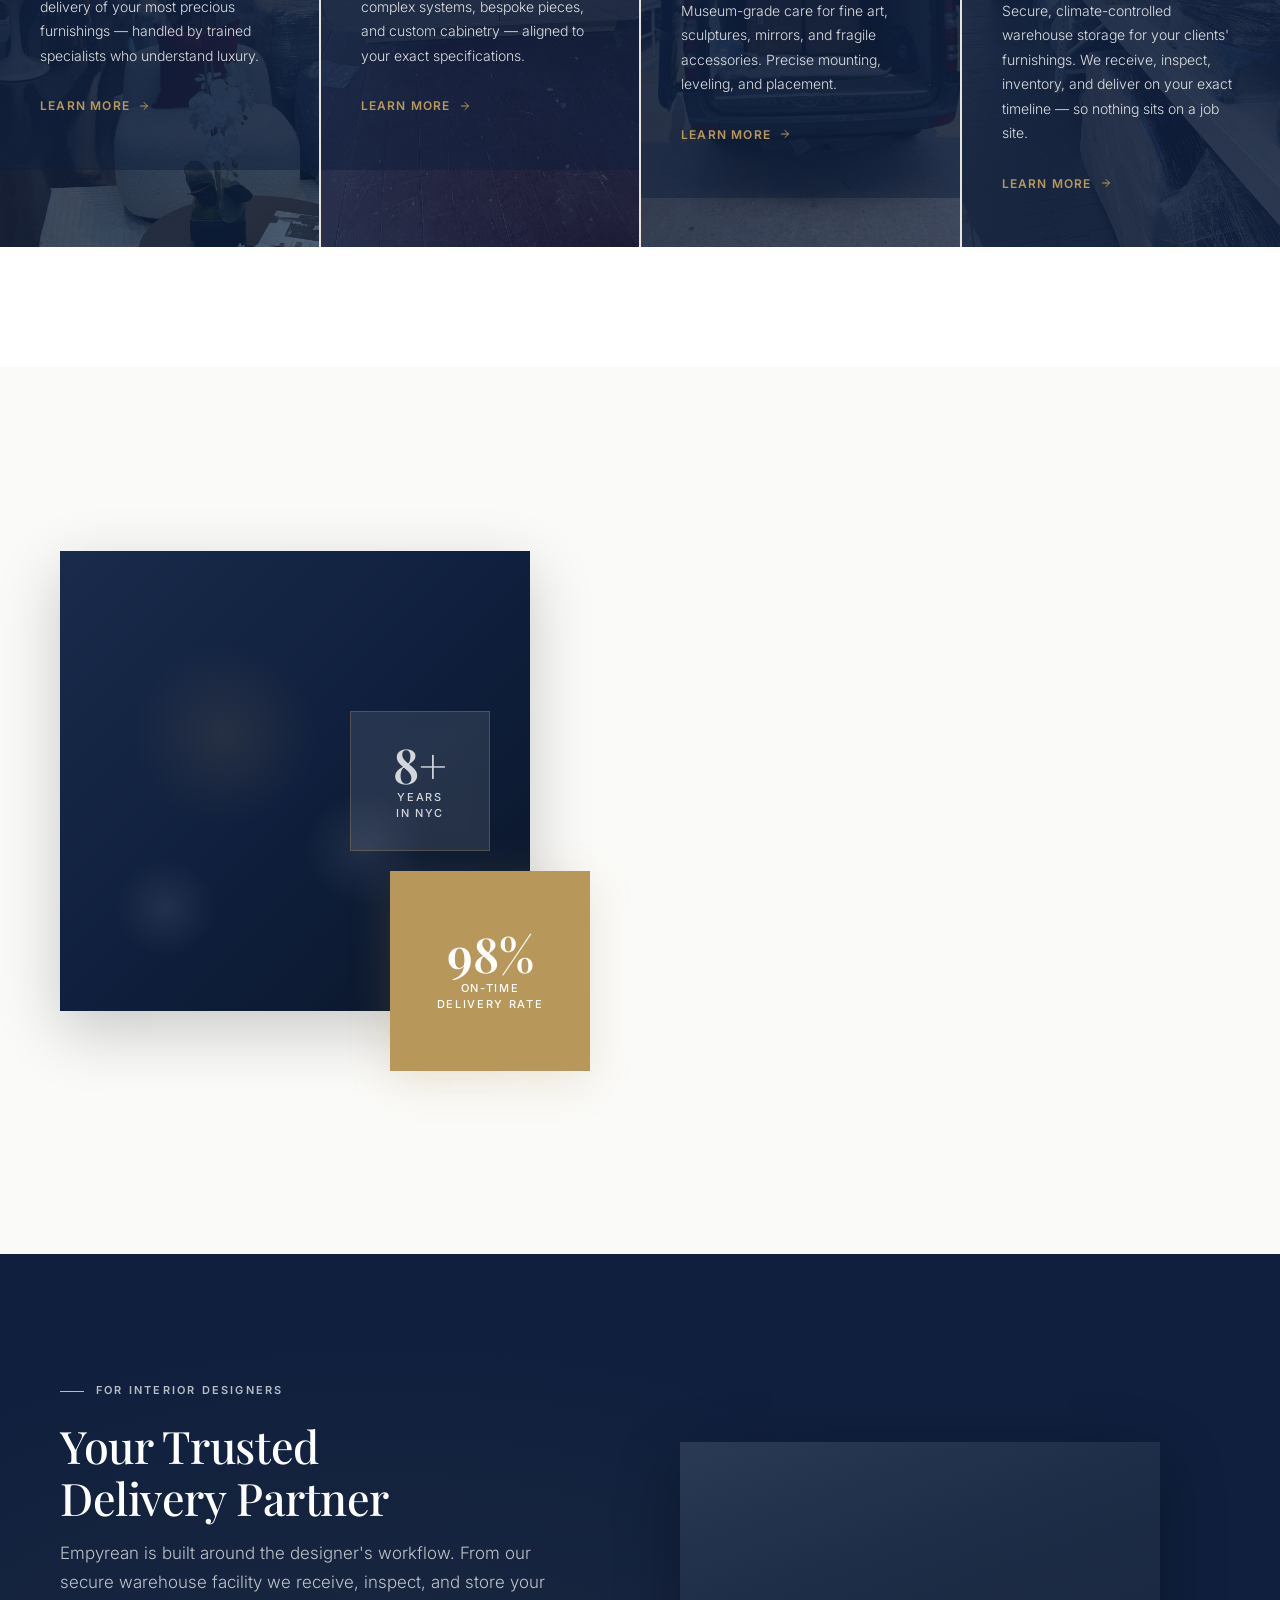
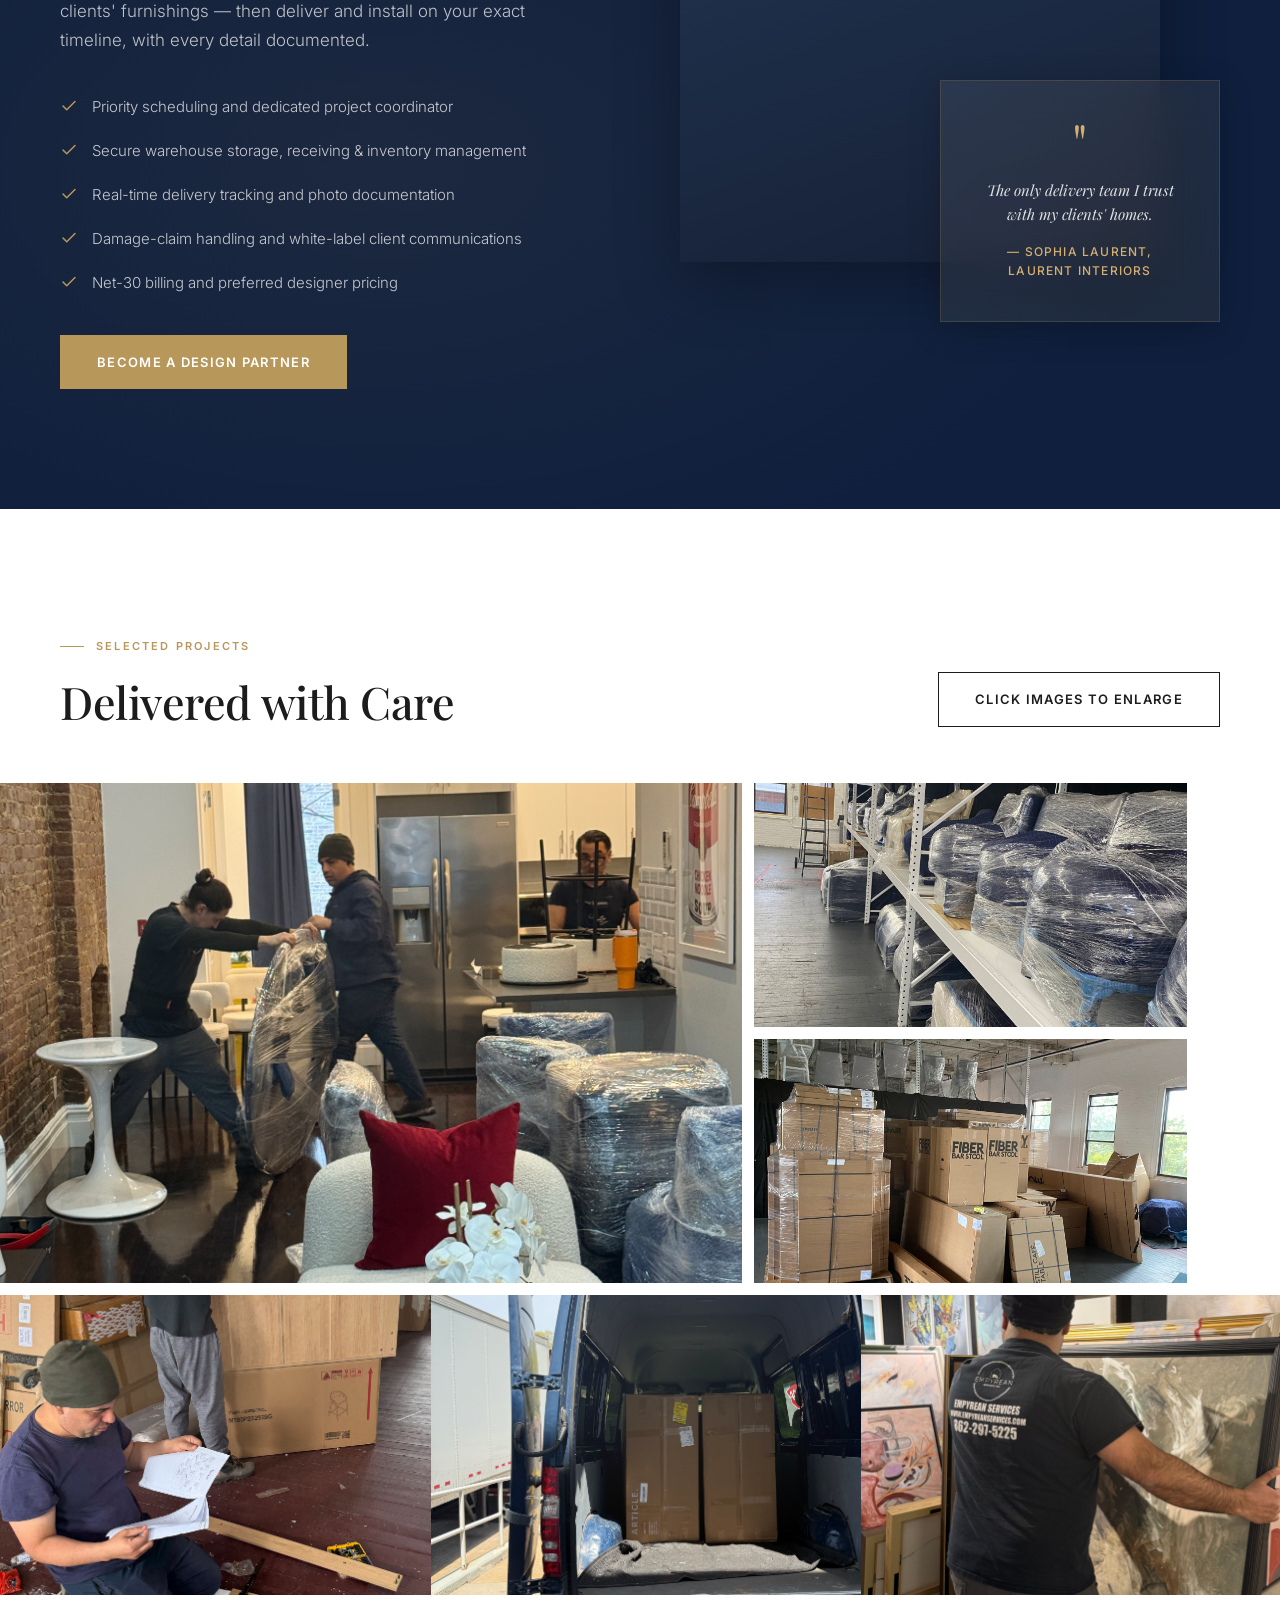
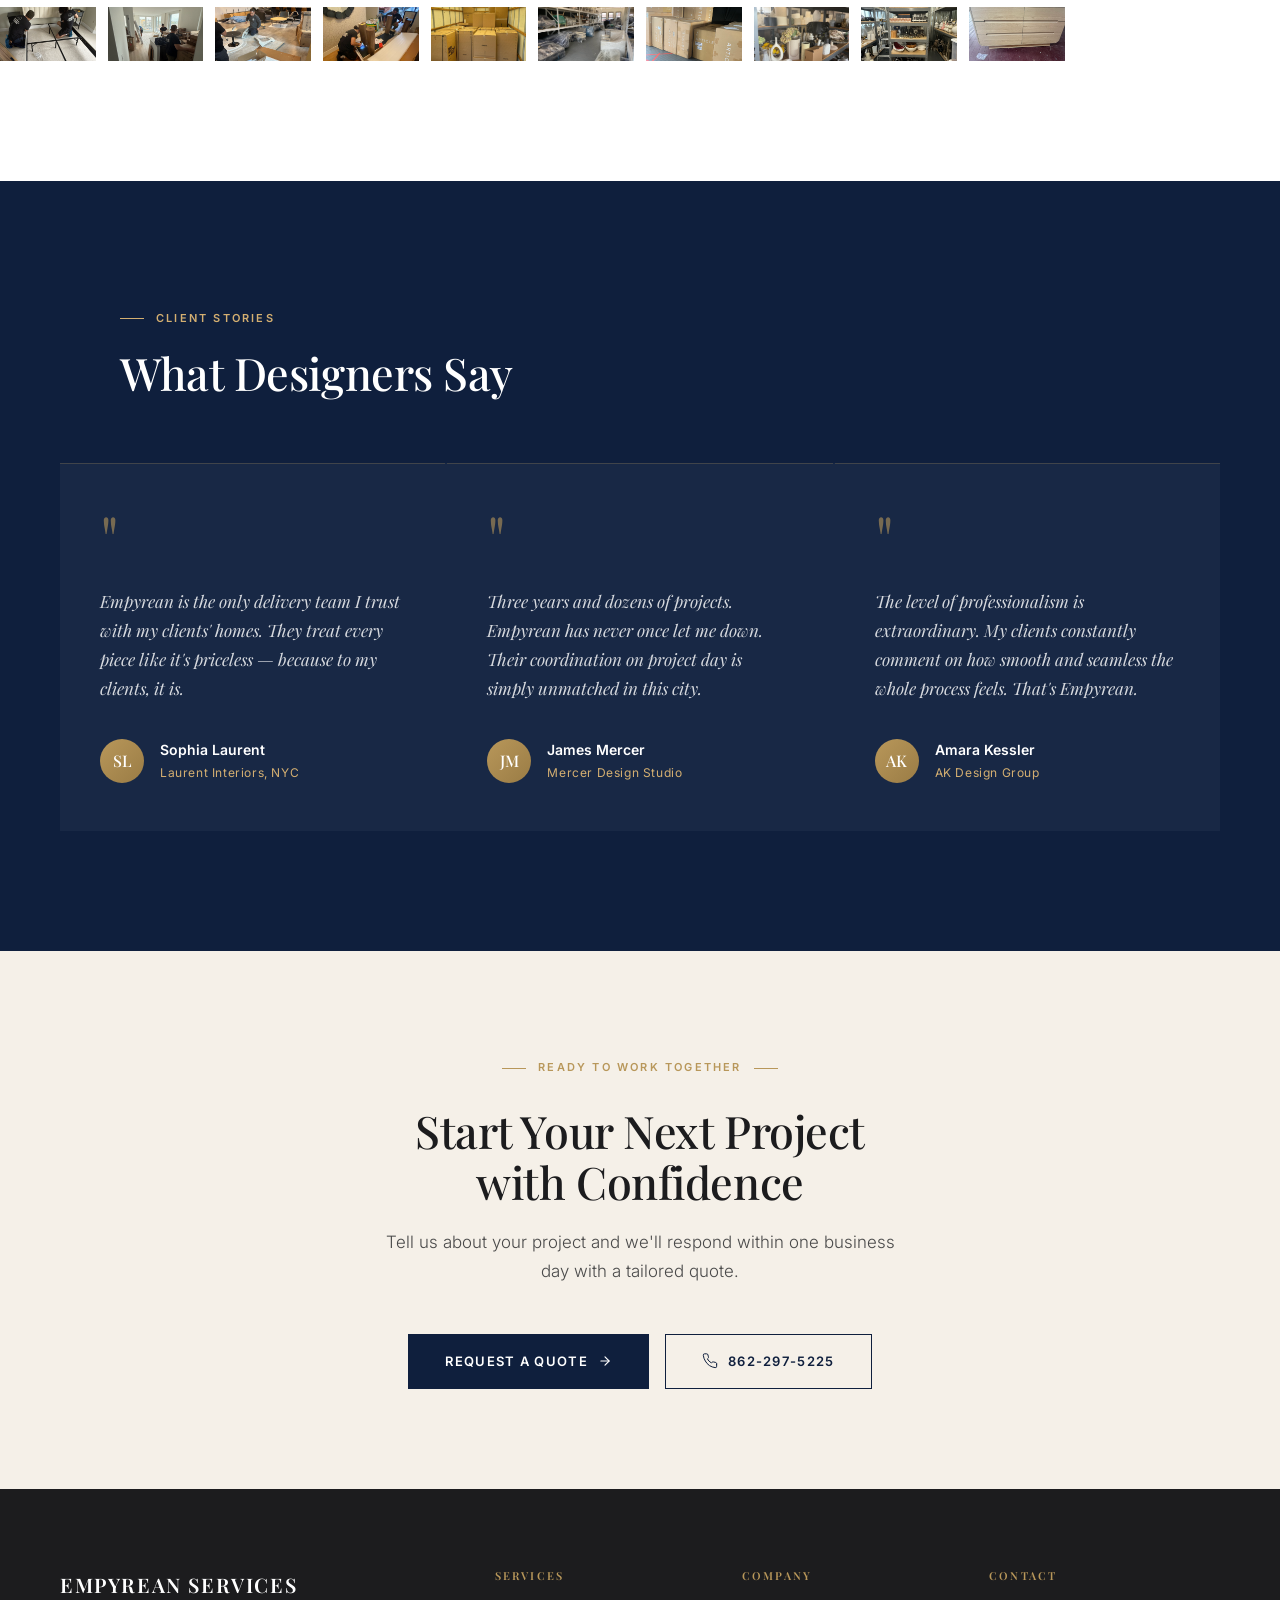
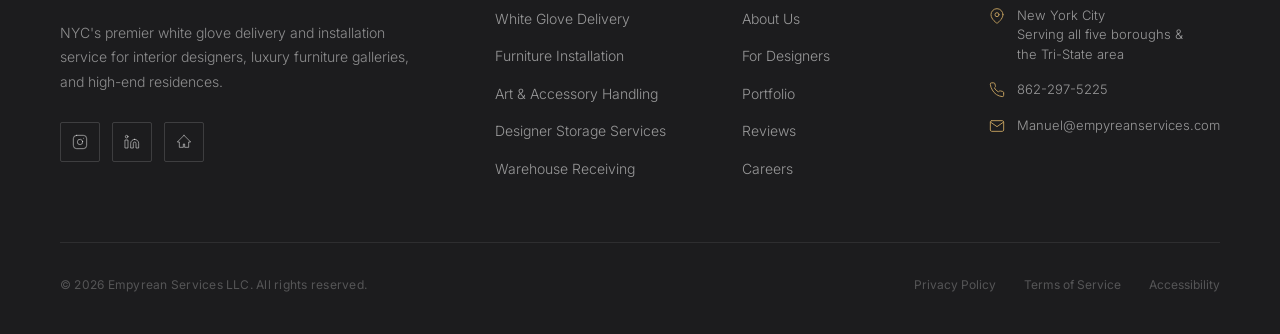
==== commit e2b8ef1f: "Improve portfolio viewing experience and fix image enlargement - Rewrite lightbox functionality from" ====
--- a/index.html
+++ b/index.html
@@ -367,18 +367,18 @@
         <p class="eyebrow"><span class="eyebrow-line"></span>Selected Projects</p>
         <h2 class="section-title">Delivered with Care</h2>
       </div>
-      <a href="#contact" class="btn btn-outline-dark">View Full Portfolio</a>
+      <button class="btn btn-outline-dark" id="portfolioScrollBtn">Click Images to Enlarge</button>
     </div>
 
     <div class="portfolio-grid" role="list">
-      <article class="portfolio-item pi-large" role="listitem">
+      <article class="portfolio-item pi-large" role="listitem" data-image="../assets/images/delivery/IMG_2470.jpeg">
         <div class="pi-photo pi-photo-1" aria-hidden="true">
           <div class="pi-photo-light"></div>
         </div>
         <div class="pi-overlay">
           <div class="pi-info">
-            <div class="pi-project">Tribeca Penthouse</div>
-            <div class="pi-detail">Full Furnishing Install &nbsp;·&nbsp; 2024</div>
+            <div class="pi-project">Professional Delivery Service</div>
+            <div class="pi-detail">White Glove Delivery &nbsp;·&nbsp; 2024</div>
           </div>
         </div>
       </article>
@@ -389,8 +389,8 @@
         </div>
         <div class="pi-overlay">
           <div class="pi-info">
-            <div class="pi-project">Upper East Side Townhouse</div>
-            <div class="pi-detail">Art &amp; Accessories &nbsp;·&nbsp; 2024</div>
+            <div class="pi-project">Climate-Controlled Warehouse</div>
+            <div class="pi-detail">Designer Storage Services &nbsp;·&nbsp; 2024</div>
           </div>
         </div>
       </article>
@@ -401,8 +401,8 @@
         </div>
         <div class="pi-overlay">
           <div class="pi-info">
-            <div class="pi-project">West Village Loft</div>
-            <div class="pi-detail">Storage &amp; Delivery &nbsp;·&nbsp; 2023</div>
+            <div class="pi-project">Secure Storage Facility</div>
+            <div class="pi-detail">Designer Storage Services &nbsp;·&nbsp; 2023</div>
           </div>
         </div>
       </article>
@@ -413,8 +413,8 @@
         </div>
         <div class="pi-overlay">
           <div class="pi-info">
-            <div class="pi-project">Park Slope Residence</div>
-            <div class="pi-detail">Furniture Install &nbsp;·&nbsp; 2023</div>
+            <div class="pi-project">Expert Assembly & Installation</div>
+            <div class="pi-detail">Furniture Installation &nbsp;·&nbsp; 2023</div>
           </div>
         </div>
       </article>
@@ -425,7 +425,7 @@
         </div>
         <div class="pi-overlay">
           <div class="pi-info">
-            <div class="pi-project">SoHo Gallery Apartment</div>
+            <div class="pi-project">White Glove Handling</div>
             <div class="pi-detail">White Glove Delivery &nbsp;·&nbsp; 2024</div>
           </div>
         </div>
@@ -437,8 +437,8 @@
         </div>
         <div class="pi-overlay">
           <div class="pi-info">
-            <div class="pi-project">Chelsea Duplex</div>
-            <div class="pi-detail">Full Project Day &nbsp;·&nbsp; 2023</div>
+            <div class="pi-project">Inventory Management</div>
+            <div class="pi-detail">Designer Storage Services &nbsp;·&nbsp; 2023</div>
           </div>
         </div>
       </article>
@@ -450,7 +450,7 @@
         </div>
         <div class="pi-overlay">
           <div class="pi-info">
-            <div class="pi-project">Luxury Delivery Service</div>
+            <div class="pi-project">Careful Transport &amp; Placement</div>
             <div class="pi-detail">White Glove Delivery &nbsp;·&nbsp; 2024</div>
           </div>
         </div>
@@ -462,7 +462,7 @@
         </div>
         <div class="pi-overlay">
           <div class="pi-info">
-            <div class="pi-project">Precision Placement</div>
+            <div class="pi-project">Padded &amp; Insured Transport</div>
             <div class="pi-detail">White Glove Delivery &nbsp;·&nbsp; 2024</div>
           </div>
         </div>
@@ -474,7 +474,7 @@
         </div>
         <div class="pi-overlay">
           <div class="pi-info">
-            <div class="pi-project">Expert Installation</div>
+            <div class="pi-project">Premium Delivery Specialists</div>
             <div class="pi-detail">White Glove Delivery &nbsp;·&nbsp; 2024</div>
           </div>
         </div>
@@ -486,7 +486,7 @@
         </div>
         <div class="pi-overlay">
           <div class="pi-info">
-            <div class="pi-project">Professional Handling</div>
+            <div class="pi-project">Trained Delivery Team</div>
             <div class="pi-detail">White Glove Delivery &nbsp;·&nbsp; 2024</div>
           </div>
         </div>
@@ -499,7 +499,7 @@
         </div>
         <div class="pi-overlay">
           <div class="pi-info">
-            <div class="pi-project">Warehouse Storage</div>
+            <div class="pi-project">Warehouse Storage Facility</div>
             <div class="pi-detail">Designer Storage Services &nbsp;·&nbsp; 2024</div>
           </div>
         </div>
@@ -511,7 +511,7 @@
         </div>
         <div class="pi-overlay">
           <div class="pi-info">
-            <div class="pi-project">Inventory Management</div>
+            <div class="pi-project">Organized Storage &amp; Receiving</div>
             <div class="pi-detail">Designer Storage Services &nbsp;·&nbsp; 2024</div>
           </div>
         </div>
@@ -523,7 +523,7 @@
         </div>
         <div class="pi-overlay">
           <div class="pi-info">
-            <div class="pi-project">Climate-Controlled Facility</div>
+            <div class="pi-project">Climate-Controlled Storage</div>
             <div class="pi-detail">Designer Storage Services &nbsp;·&nbsp; 2024</div>
           </div>
         </div>
@@ -535,7 +535,7 @@
         </div>
         <div class="pi-overlay">
           <div class="pi-info">
-            <div class="pi-project">Secure Storage Solutions</div>
+            <div class="pi-project">Secure Warehouse Operations</div>
             <div class="pi-detail">Designer Storage Services &nbsp;·&nbsp; 2024</div>
           </div>
         </div>
@@ -547,7 +547,7 @@
         </div>
         <div class="pi-overlay">
           <div class="pi-info">
-            <div class="pi-project">Professional Organization</div>
+            <div class="pi-project">Inventory &amp; Organization</div>
             <div class="pi-detail">Designer Storage Services &nbsp;·&nbsp; 2024</div>
           </div>
         </div>
@@ -560,8 +560,8 @@
         </div>
         <div class="pi-overlay">
           <div class="pi-info">
-            <div class="pi-project">Furniture Assembly</div>
-            <div class="pi-detail">Expert Installation &nbsp;·&nbsp; 2024</div>
+            <div class="pi-project">Complete Installation Result</div>
+            <div class="pi-detail">Furniture Installation &nbsp;·&nbsp; 2024</div>
           </div>
         </div>
       </article>
@@ -730,6 +730,16 @@
     </div>
   </footer>
 
+  <!-- LIGHTBOX MODAL -->
+  <div class="lightbox" id="lightbox">
+    <div class="lightbox-content">
+      <img class="lightbox-image" id="lightboxImage" src="" alt="Portfolio image">
+      <button class="lightbox-close" id="lightboxClose" aria-label="Close lightbox">&times;</button>
+      <button class="lightbox-nav lightbox-prev" id="lightboxPrev" aria-label="Previous image">&lt;</button>
+      <button class="lightbox-nav lightbox-next" id="lightboxNext" aria-label="Next image">&gt;</button>
+    </div>
+  </div>
+
   <script src="js/main.js"></script>
 </body>
 </html>
--- a/css/styles.css
+++ b/css/styles.css
@@ -1896,3 +1896,171 @@
     transform: translateX(0);
   }
 }
+
+/* ============================================================
+   LIGHTBOX / MODAL
+   ============================================================ */
+
+.lightbox {
+  display: none !important;
+  position: fixed;
+  top: 0;
+  left: 0;
+  right: 0;
+  bottom: 0;
+  width: 100%;
+  height: 100%;
+  background: rgba(0, 0, 0, 0.95);
+  z-index: 99999;
+  align-items: center;
+  justify-content: center;
+  padding: 20px;
+  box-sizing: border-box;
+  animation: fadeIn 0.3s ease;
+}
+
+.lightbox.active {
+  display: flex !important;
+}
+
+.lightbox-content {
+  position: relative;
+  width: 100%;
+  max-width: 90vw;
+  max-height: 90vh;
+  background: transparent;
+  border-radius: 8px;
+  overflow: hidden;
+  animation: zoomIn 0.3s ease;
+  display: flex;
+  align-items: center;
+  justify-content: center;
+}
+
+.lightbox-image {
+  width: 100%;
+  height: 100%;
+  max-width: 100%;
+  max-height: 100%;
+  object-fit: contain;
+  display: block;
+}
+
+.lightbox-close {
+  position: absolute;
+  top: 20px;
+  right: 20px;
+  width: 48px;
+  height: 48px;
+  background: rgba(184, 151, 90, 0.9);
+  border: none;
+  border-radius: 50%;
+  cursor: pointer;
+  display: flex;
+  align-items: center;
+  justify-content: center;
+  color: var(--white);
+  font-size: 28px;
+  font-weight: bold;
+  transition: all 0.2s ease;
+  z-index: 100000;
+  line-height: 1;
+  padding: 0;
+}
+
+.lightbox-close:hover {
+  background: rgba(184, 151, 90, 1);
+  transform: scale(1.1);
+}
+
+.lightbox-close:active {
+  transform: scale(0.95);
+}
+
+.lightbox-nav {
+  position: absolute;
+  top: 50%;
+  transform: translateY(-50%);
+  background: rgba(184, 151, 90, 0.7);
+  border: none;
+  color: var(--white);
+  width: 56px;
+  height: 56px;
+  font-size: 32px;
+  cursor: pointer;
+  display: flex;
+  align-items: center;
+  justify-content: center;
+  transition: all 0.2s ease;
+  z-index: 100000;
+  font-weight: bold;
+  padding: 0;
+  line-height: 1;
+}
+
+.lightbox-nav:hover {
+  background: rgba(184, 151, 90, 1);
+  transform: translateY(-50%) scale(1.1);
+}
+
+.lightbox-nav:active {
+  transform: translateY(-50%) scale(0.95);
+}
+
+.lightbox-prev {
+  left: 20px;
+}
+
+.lightbox-next {
+  right: 20px;
+}
+
+@media (max-width: 768px) {
+  .lightbox-close {
+    width: 40px;
+    height: 40px;
+    font-size: 24px;
+    top: 10px;
+    right: 10px;
+  }
+
+  .lightbox-nav {
+    width: 48px;
+    height: 48px;
+    font-size: 24px;
+  }
+
+  .lightbox-prev {
+    left: 10px;
+  }
+
+  .lightbox-next {
+    right: 10px;
+  }
+}
+
+.portfolio-item {
+  cursor: pointer;
+  user-select: none;
+  -webkit-user-select: none;
+}
+
+@keyframes fadeIn {
+  from {
+    opacity: 0;
+  }
+  to {
+    opacity: 1;
+  }
+}
+
+@keyframes zoomIn {
+  from {
+    opacity: 0;
+    transform: scale(0.9);
+  }
+  to {
+    opacity: 1;
+    transform: scale(1);
+  }
+}
